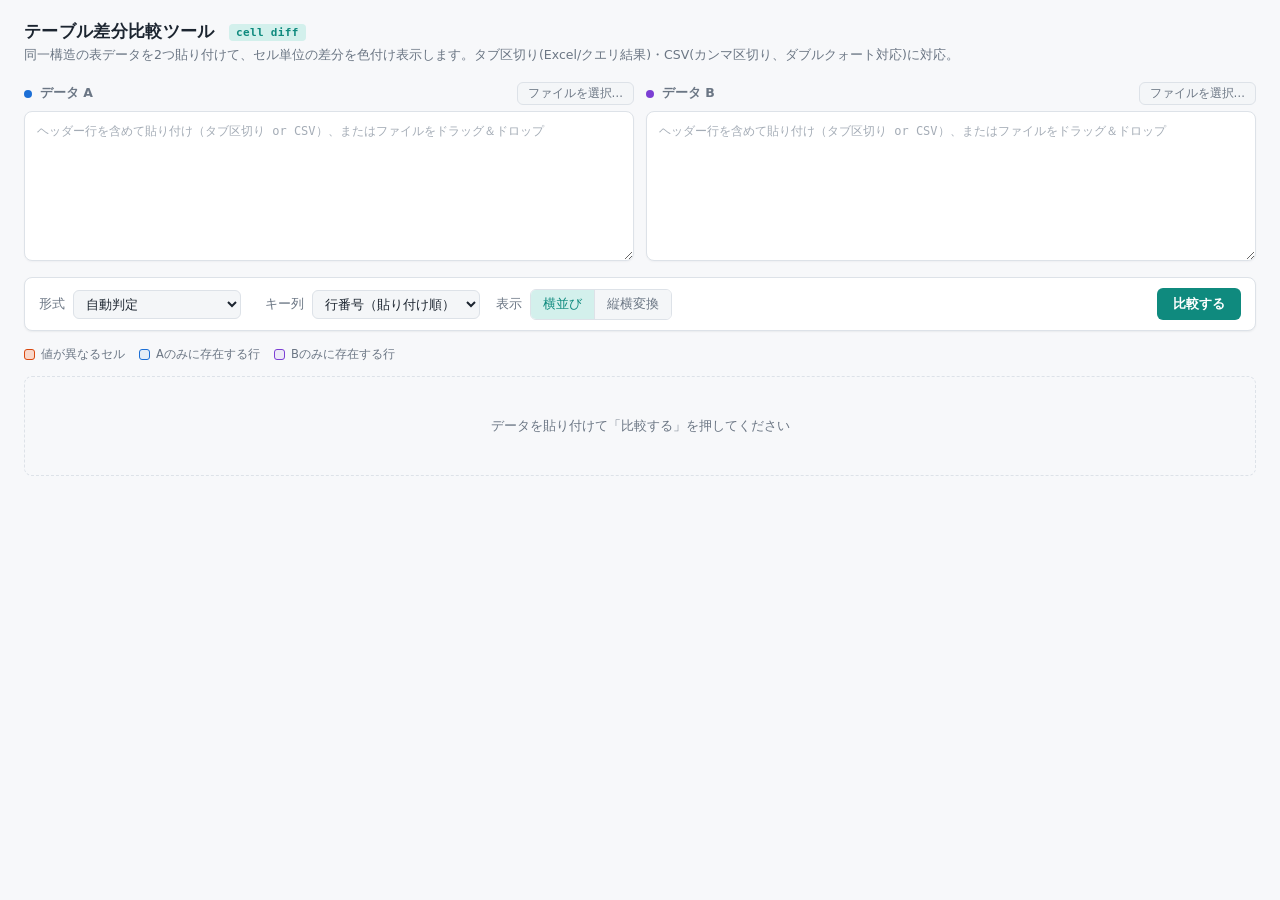
==== table-diff.html @ 55e6f637 "新規作成" ====
<!DOCTYPE html>
<html lang="ja">
<head>
<meta charset="UTF-8">
<meta name="viewport" content="width=device-width, initial-scale=1.0">
<title data-i18n="title">テーブル差分比較ツール</title>
<style>
  :root{
    --bg: #ffffff;
    --panel: #ffffff;
    --panel-2: #f4f6f8;
    --border: #dde2e8;
    --text: #1c2530;
    --text-dim: #6b7684;
    --accent: #0f8a7e;
    --accent-dim: #d3f0ec;
    --diff: #d9480f;
    --diff-bg: rgba(255,138,92,0.14);
    --diff-bg-strong: rgba(255,138,92,0.30);
    --onlyA: #1c6fd6;
    --onlyA-bg: rgba(28,111,214,0.08);
    --onlyB: #7c3fd4;
    --onlyB-bg: rgba(124,63,212,0.08);
    --mono: "JetBrains Mono","Consolas","SFMono-Regular",Menlo,monospace;
    --sans: "Segoe UI",system-ui,-apple-system,"Hiragino Kaku Gothic ProN",Meiryo,sans-serif;
  }
  *{box-sizing:border-box;}
  html,body{margin:0;padding:0;background:#f7f8fa;color:var(--text);font-family:var(--sans);}
  body{padding:20px 24px 60px;}
  .shadowed{box-shadow:0 1px 2px rgba(20,30,40,0.06), 0 1px 0 rgba(20,30,40,0.03);}
  h1{font-size:17px;font-weight:600;letter-spacing:.02em;margin:0 0 4px;color:var(--text);}
  h1 .tag{font-family:var(--mono);font-size:11px;color:var(--accent);background:var(--accent-dim);padding:2px 7px;border-radius:4px;margin-left:8px;vertical-align:middle;}
  p.sub{margin:0 0 18px;color:var(--text-dim);font-size:12.5px;}

  .inputs{display:grid;grid-template-columns:1fr 1fr;gap:12px;margin-bottom:12px;}
  @media (max-width: 860px){ .inputs{grid-template-columns:1fr;} }
  .col label{display:flex;align-items:center;gap:8px;font-size:12.5px;font-weight:600;color:var(--text-dim);margin-bottom:6px;}
  .col label .dot{width:8px;height:8px;border-radius:50%;}
  .colA .dot{background:var(--onlyA);}
  .colB .dot{background:var(--onlyB);}
  .col label .filename{font-weight:400;color:var(--text-dim);font-family:var(--mono);font-size:11px;margin-left:2px;}
  .filebtn{
    margin-left:auto;background:var(--panel-2);color:var(--text-dim);border:1px solid var(--border);
    border-radius:6px;padding:3px 10px;font-size:11.5px;cursor:pointer;font-family:var(--sans);
  }
  .filebtn:hover{border-color:var(--accent);color:var(--accent);}
  .dropzone{position:relative;}
  .dropzone.dragover textarea{border-color:var(--accent);background:var(--accent-dim);}
  textarea{box-shadow:0 1px 2px rgba(20,30,40,0.04);
    width:100%;height:150px;resize:vertical;
    background:var(--panel);color:var(--text);
    border:1px solid var(--border);border-radius:8px;
    font-family:var(--mono);font-size:12px;line-height:1.5;
    padding:10px 12px;outline:none;
  }
  textarea:focus{border-color:var(--accent);}
  textarea::placeholder{color:#a4acb6;}

  .toolbar{box-shadow:0 1px 2px rgba(20,30,40,0.06);
    display:flex;flex-wrap:wrap;align-items:center;gap:16px;
    background:var(--panel);border:1px solid var(--border);border-radius:8px;
    padding:10px 14px;margin-bottom:16px;
  }
  .field{display:flex;align-items:center;gap:8px;font-size:12.5px;color:var(--text-dim);}
  select{
    background:var(--panel-2);color:var(--text);border:1px solid var(--border);
    border-radius:6px;padding:5px 8px;font-size:12.5px;font-family:var(--sans);outline:none;
  }
  .seg{display:flex;border:1px solid var(--border);border-radius:6px;overflow:hidden;}
  .seg button{
    background:var(--panel-2);color:var(--text-dim);border:none;padding:6px 12px;
    font-size:12.5px;cursor:pointer;font-family:var(--sans);
  }
  .seg button.active{background:var(--accent-dim);color:var(--accent);}
  .seg button:not(:last-child){border-right:1px solid var(--border);}

  .btn{
    background:var(--accent);color:#ffffff;border:none;border-radius:6px;
    padding:7px 16px;font-size:13px;font-weight:600;cursor:pointer;
    margin-left:auto;
  }
  .btn:hover{filter:brightness(1.08);}
  .btn:active{filter:brightness(0.95);}

  .formathint{font-family:var(--mono);font-size:11px;color:var(--text-dim);}

  .legend{display:flex;gap:14px;flex-wrap:wrap;font-size:11.5px;color:var(--text-dim);margin-bottom:14px;}
  .legend span{display:inline-flex;align-items:center;gap:6px;}
  .legend i{width:11px;height:11px;border-radius:3px;display:inline-block;}
  .legend i.diff{background:var(--diff-bg-strong);border:1px solid var(--diff);}
  .legend i.onlyA{background:var(--onlyA-bg);border:1px solid var(--onlyA);}
  .legend i.onlyB{background:var(--onlyB-bg);border:1px solid var(--onlyB);}

  .summary{box-shadow:0 1px 2px rgba(20,30,40,0.06);
    display:flex;gap:22px;flex-wrap:wrap;background:var(--panel);
    border:1px solid var(--border);border-radius:8px;padding:10px 16px;margin-bottom:18px;
    font-family:var(--mono);font-size:12px;
  }
  .summary b{color:var(--text);font-size:15px;display:block;font-family:var(--sans);}
  .summary .item{color:var(--text-dim);}
  .summary .diff-num{color:var(--diff);}
  .summary .onlyA-num{color:var(--onlyA);}
  .summary .onlyB-num{color:var(--onlyB);}

  .empty{color:var(--text-dim);font-size:13px;padding:40px 0;text-align:center;border:1px dashed var(--border);border-radius:8px;}

  /* side-by-side view */
  .sbs-wrap{display:flex;gap:14px;align-items:flex-start;}
  .sbs-col{flex:1;min-width:0;background:var(--panel);border:1px solid var(--border);border-radius:8px;overflow:hidden;box-shadow:0 1px 2px rgba(20,30,40,0.06);}
  .sbs-col h3{
    margin:0;padding:8px 12px;font-size:12px;font-weight:700;letter-spacing:.03em;
    background:var(--panel-2);border-bottom:1px solid var(--border);
  }
  .sbs-col.a h3{color:var(--onlyA);} .sbs-col.b h3{color:var(--onlyB);}
  .tbl-scroll{overflow:auto;max-height:70vh;}
  table.data{border-collapse:collapse;width:100%;font-family:var(--mono);font-size:11.5px;white-space:nowrap;}
  table.data th, table.data td{padding:5px 10px;border-bottom:1px solid var(--border);text-align:left;}
  table.data thead th{
    position:sticky;top:0;background:var(--panel-2);color:var(--text-dim);
    font-family:var(--sans);font-size:11px;font-weight:600;z-index:1;
  }
  table.data td.key{color:var(--accent);font-weight:600;}
  table.data td.diffcell{background:var(--diff-bg-strong);color:var(--diff);}
  table.data tr.row-onlyA{background:var(--onlyA-bg);}
  table.data tr.row-onlyB{background:var(--onlyB-bg);}
  table.data tr.row-missing td{color:#a4acb6;font-style:italic;}

  /* transposed view */
  .rec{background:var(--panel);border:1px solid var(--border);border-radius:8px;margin-bottom:10px;overflow:hidden;box-shadow:0 1px 2px rgba(20,30,40,0.06);}
  .rec > summary{
    list-style:none;cursor:pointer;padding:9px 14px;display:flex;align-items:center;gap:10px;
    background:var(--panel-2);font-size:12.5px;
  }
  .rec > summary::-webkit-details-marker{display:none;}
  .rec > summary .chev{color:var(--text-dim);font-size:10px;transition:transform .12s;}
  .rec[open] > summary .chev{transform:rotate(90deg);}
  .rec .keylabel{font-family:var(--mono);color:var(--accent);font-weight:600;}
  .badge{font-size:10.5px;padding:2px 8px;border-radius:999px;font-weight:700;letter-spacing:.02em;}
  .badge.match{background:rgba(79,209,197,0.15);color:var(--accent);}
  .badge.diff{background:var(--diff-bg-strong);color:var(--diff);}
  .badge.onlyA{background:var(--onlyA-bg);color:var(--onlyA);}
  .badge.onlyB{background:var(--onlyB-bg);color:var(--onlyB);}
  .rec .cnt{margin-left:auto;color:var(--text-dim);font-family:var(--mono);font-size:11px;}
  table.trans{border-collapse:collapse;width:100%;font-size:12px;}
  table.trans th, table.trans td{padding:6px 12px;border-bottom:1px solid var(--border);text-align:left;vertical-align:top;}
  table.trans th{width:150px;color:var(--text-dim);font-weight:600;font-size:11.5px;background:var(--panel-2);}
  table.trans td{font-family:var(--mono);font-size:12px;word-break:break-all;}
  table.trans td.va, table.trans td.vb{width:calc(50% - 75px);}
  table.trans tr.diffrow td.va, table.trans tr.diffrow td.vb{background:var(--diff-bg);color:var(--diff);}
  table.trans td.missing{color:#a4acb6;font-style:italic;}
</style>
</head>
<body>

  <h1><span data-i18n="title">テーブル差分比較ツール</span> <span class="tag">cell diff</span></h1>
  <p class="sub" data-i18n="subtitle">同一構造の表データを2つ貼り付けて、セル単位の差分を色付け表示します。タブ区切り(Excel/クエリ結果)・CSV(カンマ区切り、ダブルクォート対応)に対応。</p>

  <div class="inputs">
    <div class="col colA">
      <label>
        <span class="dot"></span>データ A
        <span class="filename" id="filenameA"></span>
        <button type="button" class="filebtn" id="fileBtnA" data-i18n="selectFile">ファイルを選択…</button>
        <input type="file" id="fileInputA" accept=".csv,.tsv,.txt" style="display:none">
      </label>
      <div class="dropzone" id="dropzoneA">
        <textarea id="inputA" data-i18n-placeholder="inputPlaceholder" placeholder="ヘッダー行を含めて貼り付け（タブ区切り or CSV）、またはファイルをドラッグ＆ドロップ"></textarea>
      </div>
    </div>
    <div class="col colB">
      <label>
        <span class="dot"></span>データ B
        <span class="filename" id="filenameB"></span>
        <button type="button" class="filebtn" id="fileBtnB" data-i18n="selectFile">ファイルを選択…</button>
        <input type="file" id="fileInputB" accept=".csv,.tsv,.txt" style="display:none">
      </label>
      <div class="dropzone" id="dropzoneB">
        <textarea id="inputB" data-i18n-placeholder="inputPlaceholder" placeholder="ヘッダー行を含めて貼り付け（タブ区切り or CSV）、またはファイルをドラッグ＆ドロップ"></textarea>
      </div>
    </div>
  </div>

  <div class="toolbar">
    <div class="field">
      <span data-i18n="format">形式</span>
      <select id="formatSelect">
        <option value="auto" data-i18n="formatAuto">自動判定</option>
        <option value="tsv" data-i18n="formatTsv">タブ区切り</option>
        <option value="csv" data-i18n="formatCsv">CSV（カンマ区切り）</option>
      </select>
      <span class="formathint" id="formatHint"></span>
    </div>
    <div class="field">
      <span data-i18n="keyColumn">キー列</span>
      <select id="keySelect"><option value="" data-i18n="rowOrder">行番号（貼り付け順）</option></select>
    </div>
    <div class="field">
      <span data-i18n="view">表示</span>
      <div class="seg" id="viewSeg">
        <button data-view="sbs" class="active" data-i18n="sideBySide">横並び</button>
        <button data-view="trans" data-i18n="transposed">縦横変換</button>
      </div>
    </div>
    <button class="btn" id="compareBtn" data-i18n="compare">比較する</button>
  </div>

  <div class="legend">
    <span><i class="diff"></i><span data-i18n="legendDiff">値が異なるセル</span></span>
    <span><i class="onlyA"></i><span data-i18n="legendOnlyA">Aのみに存在する行</span></span>
    <span><i class="onlyB"></i><span data-i18n="legendOnlyB">Bのみに存在する行</span></span>
  </div>

  <div id="summary"></div>
  <div id="result"><div class="empty" data-i18n="empty">データを貼り付けて「比較する」を押してください</div></div>

<script>

const TABLE_DIFF_I18N = {
  ja: {
    title: "テーブル差分比較ツール",
    subtitle: "同一構造の表データを2つ貼り付けて、セル単位の差分を色付け表示します。タブ区切り(Excel/クエリ結果)・CSV(カンマ区切り、ダブルクォート対応)に対応。",
    dataA: "データ A",
    dataB: "データ B",
    selectFile: "ファイルを選択…",
    inputPlaceholder: "ヘッダー行を含めて貼り付け（タブ区切り or CSV）、またはファイルをドラッグ＆ドロップ",
    format: "形式",
    formatAuto: "自動判定",
    formatTsv: "タブ区切り",
    formatCsv: "CSV（カンマ区切り）",
    keyColumn: "キー列",
    rowOrder: "行番号（貼り付け順）",
    view: "表示",
    sideBySide: "横並び",
    transposed: "縦横変換",
    compare: "比較する",
    legendDiff: "値が異なるセル",
    legendOnlyA: "Aのみに存在する行",
    legendOnlyB: "Bのみに存在する行",
    empty: "データを貼り付けて「比較する」を押してください",
    fileTooLarge: "ファイルサイズが大きすぎます（20MB以下にしてください）: ",
    fileReadError: "ファイルの読み込みに失敗しました: ",
    parseTsv: "タブ区切りとして解析",
    parseCsv: "CSVとして解析",
    parsePlain: "空白区切りとして解析",
    bothDataRequired: "A・B両方にデータを貼り付けてください",
    compareRows: "比較行数",
    allMatch: "完全一致",
    diffRows: "差分あり行",
    diffCells: "差分セル数",
    onlyA: "Aのみ",
    onlyB: "Bのみ",
    match: "一致",
    diff: "差分あり",
    statusOnlyA: "Aのみ",
    statusOnlyB: "Bのみ",
    missing: "（存在しません）",
    cellDiffCount: "{n} 件のセル差分"
  },
  en: {
    title: "Table Diff Tool",
    subtitle: "Paste two tables with the same structure to highlight cell-level differences. Supports tab-separated data (Excel/query results) and CSV with quoted fields.",
    dataA: "Data A",
    dataB: "Data B",
    selectFile: "Select File…",
    inputPlaceholder: "Paste including the header row (tab-separated or CSV), or drag & drop a file",
    format: "Format",
    formatAuto: "Auto detect",
    formatTsv: "Tab-separated",
    formatCsv: "CSV (comma-separated)",
    keyColumn: "Key column",
    rowOrder: "Row number (paste order)",
    view: "View",
    sideBySide: "Side by side",
    transposed: "Transposed",
    compare: "Compare",
    legendDiff: "Cells with different values",
    legendOnlyA: "Rows only in A",
    legendOnlyB: "Rows only in B",
    empty: "Paste data and click “Compare”.",
    fileTooLarge: "File is too large (20 MB or less): ",
    fileReadError: "Failed to read file: ",
    parseTsv: "Parsed as tab-separated",
    parseCsv: "Parsed as CSV",
    parsePlain: "Parsed as whitespace-separated",
    bothDataRequired: "Please paste data into both A and B.",
    compareRows: "Rows compared",
    allMatch: "Exact matches",
    diffRows: "Rows with differences",
    diffCells: "Different cells",
    onlyA: "A only",
    onlyB: "B only",
    match: "Match",
    diff: "Different",
    statusOnlyA: "A only",
    statusOnlyB: "B only",
    missing: "(Not present)",
    cellDiffCount: "{n} cell difference(s)"
  }
};

let tableDiffLang = new URLSearchParams(location.search).get("lang") === "en" ? "en" : "ja";
const t = key => TABLE_DIFF_I18N[tableDiffLang][key] ?? key;

function applyTableDiffLanguage() {
  document.documentElement.lang = tableDiffLang;
  const d = TABLE_DIFF_I18N[tableDiffLang];

  document.querySelectorAll("[data-i18n]").forEach(el => {
    const key = el.dataset.i18n;
    if (d[key] !== undefined) el.textContent = d[key];
  });

  document.querySelectorAll("[data-i18n-placeholder]").forEach(el => {
    const key = el.dataset.i18nPlaceholder;
    if (d[key] !== undefined) el.placeholder = d[key];
  });

  if (state.compare) {
    renderSummary({
      diffCells: state.compare.records.reduce((n, r) => n + r.diffFlags.filter(Boolean).length, 0),
      onlyACount: state.compare.records.filter(r => r.status === "onlyA").length,
      onlyBCount: state.compare.records.filter(r => r.status === "onlyB").length,
      matchRows: state.compare.records.filter(r => r.status === "match").length,
      diffRows: state.compare.records.filter(r => r.status === "diff").length,
      total: state.compare.records.length
    });
    render();
  }
}

window.addEventListener("message", event => {
  if (!event.data || event.data.type !== "app-language") return;
  if (event.data.lang !== "ja" && event.data.lang !== "en") return;
  tableDiffLang = event.data.lang;
  applyTableDiffLanguage();
});


(function(){
  const $ = id => document.getElementById(id);
  const inputA = $('inputA'), inputB = $('inputB');
  const keySelect = $('keySelect');
  const formatSelect = $('formatSelect');
  const formatHint = $('formatHint');
  const viewSeg = $('viewSeg');
  const summaryEl = $('summary');
  const resultEl = $('result');

  let state = { a:null, b:null, headers:[], compare:null, view:'sbs' };

  // ---- ファイル読み込み（選択 / ドラッグ&ドロップ） ----
  const MAX_FILE_SIZE = 20 * 1024 * 1024; // 20MB

  function extToFormat(name){
    const ext = (name.split('.').pop() || '').toLowerCase();
    if(ext === 'csv') return 'csv';
    if(ext === 'tsv') return 'tsv';
    return null;
  }

  function loadFileInto(file, textarea, filenameEl){
    if(!file) return;
    if(file.size > MAX_FILE_SIZE){
      alert(t('fileTooLarge') + file.name);
      return;
    }
    const reader = new FileReader();
    reader.onload = () => {
      textarea.value = reader.result;
      filenameEl.textContent = file.name;
      const fmt = extToFormat(file.name);
      if(fmt) formatSelect.value = fmt;
      state.headersSig = null;
    };
    reader.onerror = () => {
      alert(t('fileReadError') + file.name);
    };
    reader.readAsText(file, 'UTF-8');
  }

  function setupFileInput(btnId, inputId, dropId, textarea, filenameEl){
    const btn = $(btnId), fileInput = $(inputId), dropzone = $(dropId);
    btn.addEventListener('click', () => fileInput.click());
    fileInput.addEventListener('change', () => {
      if(fileInput.files && fileInput.files[0]) loadFileInto(fileInput.files[0], textarea, filenameEl);
      fileInput.value = '';
    });
    ['dragenter','dragover'].forEach(evt=>{
      dropzone.addEventListener(evt, e=>{ e.preventDefault(); e.stopPropagation(); dropzone.classList.add('dragover'); });
    });
    ['dragleave','drop'].forEach(evt=>{
      dropzone.addEventListener(evt, e=>{ e.preventDefault(); e.stopPropagation(); dropzone.classList.remove('dragover'); });
    });
    dropzone.addEventListener('drop', e=>{
      const file = e.dataTransfer.files && e.dataTransfer.files[0];
      if(file) loadFileInto(file, textarea, filenameEl);
    });
  }

  // ---- 区切り文字の自動判定 ----
  function detectDelimiter(text){
    const firstLine = text.split('\n')[0] || '';
    if(firstLine.includes('\t')) return 'tsv';
    if(firstLine.includes(',')) return 'csv';
    return 'plain';
  }

  // ---- CSV/TSV パーサー（ダブルクォート囲み・""エスケープ・引用内の改行に対応） ----
  function parseDelimited(text, delimiter){
    const rows = [];
    let row = [];
    let field = '';
    let inQuotes = false;
    let i = 0;
    const len = text.length;
    while(i < len){
      const c = text[i];
      if(inQuotes){
        if(c === '"'){
          if(text[i+1] === '"'){ field += '"'; i += 2; continue; }
          inQuotes = false; i++; continue;
        }
        field += c; i++; continue;
      } else {
        if(c === '"' && field === ''){ inQuotes = true; i++; continue; }
        if(c === delimiter){ row.push(field); field=''; i++; continue; }
        if(c === '\n'){ row.push(field); rows.push(row); row=[]; field=''; i++; continue; }
        if(c === '\r'){ i++; continue; }
        field += c; i++; continue;
      }
    }
    if(field.length > 0 || row.length > 0){ row.push(field); rows.push(row); }
    return rows.map(r => r.map(s => s.trim()));
  }

  function parsePlain(text){
    return text.split('\n')
      .filter(l => l.trim().length>0)
      .map(l => l.split(/\s{2,}/).map(s=>s.trim()));
  }

  function parseTable(text){
    const normalized = text.replace(/\r\n/g,'\n');
    if(normalized.trim().length === 0) return {headers:[], rows:[], detected:null};

    const mode = formatSelect.value === 'auto' ? detectDelimiter(normalized) : formatSelect.value;

    let rows;
    if(mode === 'tsv') rows = parseDelimited(normalized, '\t');
    else if(mode === 'csv') rows = parseDelimited(normalized, ',');
    else rows = parsePlain(normalized);

    rows = rows.filter(r => r.some(c => c.trim().length>0));
    if(rows.length === 0) return {headers:[], rows:[], detected:mode};

    const rawHeaders = rows[0].map(s=>s.trim());
    const dataRows = rows.slice(1).map(cells=>{
      while(cells.length < rawHeaders.length) cells.push('');
      return cells;
    });
    return {headers: rawHeaders, rows: dataRows, detected: mode};
  }

  function labelFor(mode){
    if(mode==='tsv') return t('parseTsv');
    if(mode==='csv') return t('parseCsv');
    if(mode==='plain') return t('parsePlain');
    return '';
  }

  function unionHeaders(hA, hB){
    const combined = [...hA];
    hB.forEach(h=>{ if(!combined.includes(h)) combined.push(h); });
    return combined;
  }

  function buildKeyOptions(headers){
    const prevValue = keySelect.value;
    keySelect.innerHTML = '<option value="" data-i18n="rowOrder">行番号（貼り付け順）</option>';
    headers.forEach(h=>{
      const opt = document.createElement('option');
      opt.value = h; opt.textContent = h;
      keySelect.appendChild(opt);
    });
    if(state.userSetKey){
      // ユーザーが一度でも手動で選んだ値は常に維持する（値が消えた場合のみ行番号に戻す）
      keySelect.value = headers.includes(prevValue) ? prevValue : '';
    } else {
      const idCol = headers.find(h => h.toLowerCase() === 'id');
      if(idCol) keySelect.value = idCol;
    }
  }

  function runCompare(){
    const a = parseTable(inputA.value);
    const b = parseTable(inputB.value);
    if(a.headers.length===0 || b.headers.length===0){
      resultEl.innerHTML = '<div class="empty">' + esc(t('bothDataRequired')) + '</div>';
      summaryEl.innerHTML = '';
      formatHint.textContent = '';
      return;
    }
    const hints = [a.detected, b.detected].filter(Boolean);
    formatHint.textContent = hints.length ? `(${labelFor(hints[0])})` : '';

    const headers = unionHeaders(a.headers, b.headers);
    const sig = headers.join('|');
    if(state.headersSig !== sig){
      buildKeyOptions(headers);
      state.headersSig = sig;
    }
    state.a = a; state.b = b; state.headers = headers;
    compareNow();
  }

  function compareNow(){
    const {a,b,headers} = state;
    if(!a) return;
    const idxA = headers.map(h => a.headers.indexOf(h));
    const idxB = headers.map(h => b.headers.indexOf(h));
    const keyField = keySelect.value;
    const keyIdx = keyField ? headers.indexOf(keyField) : -1;

    function keyOf(row, idxArr, rowNum){
      if(keyIdx === -1) return '__row'+rowNum;
      const srcIdx = idxArr[keyIdx];
      return srcIdx === -1 ? '__row'+rowNum : row[srcIdx];
    }

    const mapA = new Map(), orderA = [];
    a.rows.forEach((row,i)=>{ const k = keyOf(row, idxA, i); if(!mapA.has(k)){ mapA.set(k,row); orderA.push(k);} });
    const mapB = new Map(), orderB = [];
    b.rows.forEach((row,i)=>{ const k = keyOf(row, idxB, i); if(!mapB.has(k)){ mapB.set(k,row); orderB.push(k);} });

    const seen = new Set();
    const keys = [];
    orderA.forEach(k=>{ if(!seen.has(k)){ keys.push(k); seen.add(k);} });
    orderB.forEach(k=>{ if(!seen.has(k)){ keys.push(k); seen.add(k);} });

    let diffCells=0, onlyACount=0, onlyBCount=0, matchRows=0, diffRows=0;
    const records = keys.map(k=>{
      const rowA = mapA.get(k), rowB = mapB.get(k);
      let status, diffFlags = headers.map(()=>false);
      if(rowA && rowB){
        let rowHasDiff=false;
        headers.forEach((h,ci)=>{
          const va = idxA[ci]===-1 ? undefined : (rowA[idxA[ci]] ?? '');
          const vb = idxB[ci]===-1 ? undefined : (rowB[idxB[ci]] ?? '');
          if(va !== vb){ diffFlags[ci]=true; diffCells++; rowHasDiff=true; }
        });
        status = rowHasDiff ? 'diff' : 'match';
        rowHasDiff ? diffRows++ : matchRows++;
      } else if(rowA){ status='onlyA'; onlyACount++; }
      else { status='onlyB'; onlyBCount++; }
      return { key:k, rowA, rowB, status, diffFlags };
    });

    state.compare = { headers, idxA, idxB, records, keyIdx, keyField };
    renderSummary({diffCells, onlyACount, onlyBCount, matchRows, diffRows, total:keys.length});
    render();
  }

  function renderSummary(s){
    summaryEl.innerHTML = `
      <div class="summary">
        <div class="item"><b>${s.total}</b>${t("compareRows")}</div>
        <div class="item"><b>${s.matchRows}</b>${t("allMatch")}</div>
        <div class="item"><b class="diff-num">${s.diffRows}</b>${t("diffRows")}</div>
        <div class="item"><b class="diff-num">${s.diffCells}</b>${t("diffCells")}</div>
        <div class="item"><b class="onlyA-num">${s.onlyACount}</b>${t("onlyA")}</div>
        <div class="item"><b class="onlyB-num">${s.onlyBCount}</b>${t("onlyB")}</div>
      </div>`;
  }

  function esc(s){
    return String(s ?? '').replace(/[&<>"']/g, c => ({'&':'&amp;','<':'&lt;','>':'&gt;','"':'&quot;',"'":'&#39;'}[c]));
  }

  function render(){
    if(!state.compare) return;
    resultEl.innerHTML = state.view === 'sbs' ? renderSideBySide() : renderTransposed();
  }

  function renderSideBySide(){
    const {headers, records} = state.compare;
    const theadHtml = `<tr>${headers.map(h=>`<th>${esc(h)}</th>`).join('')}</tr>`;

    function buildRows(which){
      return records.map(r=>{
        const row = which==='a' ? r.rowA : r.rowB;
        const idxArr = which==='a' ? state.compare.idxA : state.compare.idxB;
        const missing = (which==='a' && r.status==='onlyB') || (which==='b' && r.status==='onlyA');
        let rowClass = '';
        if(r.status==='onlyA') rowClass = which==='a' ? 'row-onlyA' : 'row-missing';
        if(r.status==='onlyB') rowClass = which==='b' ? 'row-onlyB' : 'row-missing';
        if(missing){
          return `<tr class="${rowClass}">${headers.map((h,ci)=> ci===state.compare.keyIdx ? `<td class="key">—</td>` : `<td>—</td>`).join('')}</tr>`;
        }
        return `<tr class="${rowClass}">${headers.map((h,ci)=>{
          const srcIdx = idxArr[ci];
          const val = srcIdx===-1 ? '' : (row[srcIdx] ?? '');
          const isDiff = r.status==='diff' && r.diffFlags[ci];
          const cls = [ci===state.compare.keyIdx ? 'key':'', isDiff ? 'diffcell':''].filter(Boolean).join(' ');
          return `<td class="${cls}">${esc(val)}</td>`;
        }).join('')}</tr>`;
      }).join('');
    }

    return `
      <div class="sbs-wrap">
        <div class="sbs-col a">
          <h3>${t("dataA")}</h3>
          <div class="tbl-scroll"><table class="data"><thead>${theadHtml}</thead><tbody>${buildRows('a')}</tbody></table></div>
        </div>
        <div class="sbs-col b">
          <h3>${t("dataB")}</h3>
          <div class="tbl-scroll"><table class="data"><thead>${theadHtml}</thead><tbody>${buildRows('b')}</tbody></table></div>
        </div>
      </div>`;
  }

  function renderTransposed(){
    const {headers, records, idxA, idxB, keyField} = state.compare;
    const badgeMap = { match:[t('match'),'match'], diff:[t('diff'),'diff'], onlyA:[t('statusOnlyA'),'onlyA'], onlyB:[t('statusOnlyB'),'onlyB'] };

    return records.map((r,ri)=>{
      const [label, cls] = badgeMap[r.status];
      const keyDisplay = keyField ? `${esc(keyField)} = ${esc(r.key)}` : `#${ri+1}`;
      const diffCount = r.diffFlags.filter(Boolean).length;
      const rows = headers.map((h,ci)=>{
        const va = r.rowA ? (idxA[ci]===-1 ? undefined : (r.rowA[idxA[ci]] ?? '')) : undefined;
        const vb = r.rowB ? (idxB[ci]===-1 ? undefined : (r.rowB[idxB[ci]] ?? '')) : undefined;
        const rowIsDiff = r.status==='diff' && r.diffFlags[ci];
        const vaHtml = va===undefined ? '<span class="missing">' + esc(t('missing')) + '</span>' : esc(va);
        const vbHtml = vb===undefined ? '<span class="missing">' + esc(t('missing')) + '</span>' : esc(vb);
        return `<tr class="${rowIsDiff?'diffrow':''}"><th>${esc(h)}</th><td class="va">${vaHtml}</td><td class="vb">${vbHtml}</td></tr>`;
      }).join('');
      const openAttr = (r.status !== 'match') ? 'open' : '';
      return `
        <details class="rec" ${openAttr}>
          <summary>
            <span class="chev">▶</span>
            <span class="keylabel">${keyDisplay}</span>
            <span class="badge ${cls}">${label}</span>
            <span class="cnt">${r.status==='diff' ? t('cellDiffCount').replace('{n}', diffCount) : ''}</span>
          </summary>
          <table class="trans">
            <tr><th></th><th style="font-family:var(--sans);width:calc(50% - 75px);color:var(--onlyA)">${t("dataA")}</th><th style="font-family:var(--sans);width:calc(50% - 75px);color:var(--onlyB)">${t("dataB")}</th></tr>
            ${rows}
          </table>
        </details>`;
    }).join('');
  }

  viewSeg.addEventListener('click', e=>{
    const btn = e.target.closest('button');
    if(!btn) return;
    [...viewSeg.children].forEach(b=>b.classList.remove('active'));
    btn.classList.add('active');
    state.view = btn.dataset.view;
    render();
  });

  keySelect.addEventListener('change', ()=>{ state.userSetKey = true; if(state.a) compareNow(); });
  formatSelect.addEventListener('change', ()=>{ state.headersSig = null; });
  $('compareBtn').addEventListener('click', runCompare);

  const filenameA = $('filenameA'), filenameB = $('filenameB');
  setupFileInput('fileBtnA', 'fileInputA', 'dropzoneA', inputA, filenameA);
  setupFileInput('fileBtnB', 'fileInputB', 'dropzoneB', inputB, filenameB);
  inputA.addEventListener('input', ()=>{ filenameA.textContent=''; });
  inputB.addEventListener('input', ()=>{ filenameB.textContent=''; });
  applyTableDiffLanguage();
})();
</script>
</body>
</html>
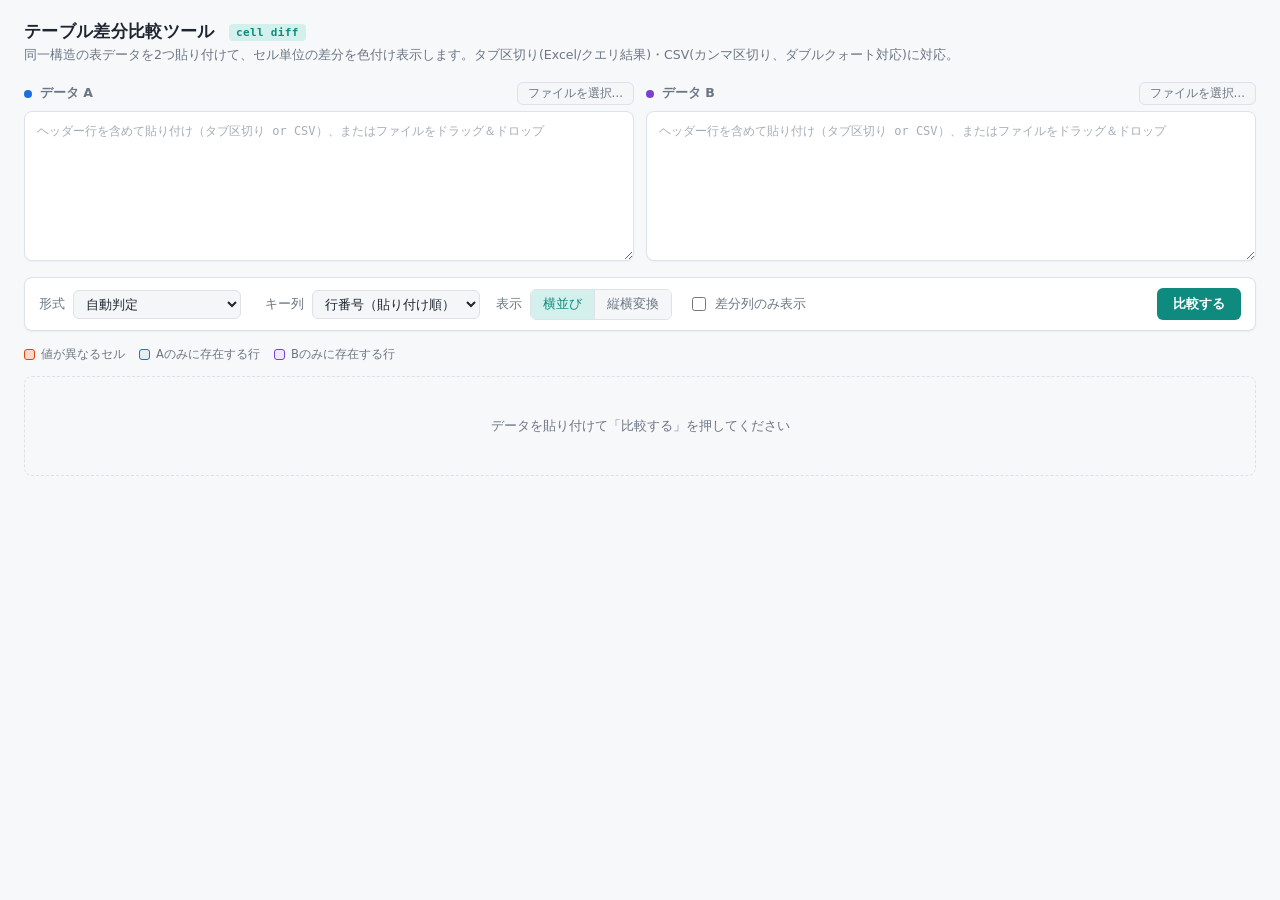
==== commit c6dbb33a: "差分列のみ表示する機能を追加" ====
--- a/table-diff.html
+++ b/table-diff.html
@@ -74,6 +74,9 @@
   .seg button.active{background:var(--accent-dim);color:var(--accent);}
   .seg button:not(:last-child){border-right:1px solid var(--border);}
 
+  .toggle-field label{display:flex;align-items:center;gap:6px;cursor:pointer;user-select:none;}
+  .toggle-field input[type="checkbox"]{width:14px;height:14px;accent-color:var(--accent);cursor:pointer;}
+
   .btn{
     background:var(--accent);color:#ffffff;border:none;border-radius:6px;
     padding:7px 16px;font-size:13px;font-weight:600;cursor:pointer;
@@ -201,6 +204,12 @@
         <button data-view="trans" data-i18n="transposed">縦横変換</button>
       </div>
     </div>
+    <div class="field toggle-field">
+      <label id="diffOnlyLabel">
+        <input type="checkbox" id="diffOnlyToggle">
+        <span data-i18n="diffOnly">差分列のみ表示</span>
+      </label>
+    </div>
     <button class="btn" id="compareBtn" data-i18n="compare">比較する</button>
   </div>
 
@@ -232,6 +241,7 @@
     view: "表示",
     sideBySide: "横並び",
     transposed: "縦横変換",
+    diffOnly: "差分列のみ表示",
     compare: "比較する",
     legendDiff: "値が異なるセル",
     legendOnlyA: "Aのみに存在する行",
@@ -254,7 +264,8 @@
     statusOnlyA: "Aのみ",
     statusOnlyB: "Bのみ",
     missing: "（存在しません）",
-    cellDiffCount: "{n} 件のセル差分"
+    cellDiffCount: "{n} 件のセル差分",
+    noDiffCols: "差分のある列はありません"
   },
   en: {
     title: "Table Diff Tool",
@@ -272,6 +283,7 @@
     view: "View",
     sideBySide: "Side by side",
     transposed: "Transposed",
+    diffOnly: "Diff columns only",
     compare: "Compare",
     legendDiff: "Cells with different values",
     legendOnlyA: "Rows only in A",
@@ -294,7 +306,8 @@
     statusOnlyA: "A only",
     statusOnlyB: "B only",
     missing: "(Not present)",
-    cellDiffCount: "{n} cell difference(s)"
+    cellDiffCount: "{n} cell difference(s)",
+    noDiffCols: "No differing columns"
   }
 };
 
@@ -343,10 +356,11 @@
   const formatSelect = $('formatSelect');
   const formatHint = $('formatHint');
   const viewSeg = $('viewSeg');
+  const diffOnlyToggle = $('diffOnlyToggle');
   const summaryEl = $('summary');
   const resultEl = $('result');
 
-  let state = { a:null, b:null, headers:[], compare:null, view:'sbs' };
+  let state = { a:null, b:null, headers:[], compare:null, view:'sbs', diffOnly:false };
 
   // ---- ファイル読み込み（選択 / ドラッグ&ドロップ） ----
   const MAX_FILE_SIZE = 20 * 1024 * 1024; // 20MB
@@ -538,6 +552,7 @@
     orderB.forEach(k=>{ if(!seen.has(k)){ keys.push(k); seen.add(k);} });
 
     let diffCells=0, onlyACount=0, onlyBCount=0, matchRows=0, diffRows=0;
+    const diffColSet = new Set();
     const records = keys.map(k=>{
       const rowA = mapA.get(k), rowB = mapB.get(k);
       let status, diffFlags = headers.map(()=>false);
@@ -546,7 +561,7 @@
         headers.forEach((h,ci)=>{
           const va = idxA[ci]===-1 ? undefined : (rowA[idxA[ci]] ?? '');
           const vb = idxB[ci]===-1 ? undefined : (rowB[idxB[ci]] ?? '');
-          if(va !== vb){ diffFlags[ci]=true; diffCells++; rowHasDiff=true; }
+          if(va !== vb){ diffFlags[ci]=true; diffCells++; rowHasDiff=true; diffColSet.add(ci); }
         });
         status = rowHasDiff ? 'diff' : 'match';
         rowHasDiff ? diffRows++ : matchRows++;
@@ -555,7 +570,7 @@
       return { key:k, rowA, rowB, status, diffFlags };
     });
 
-    state.compare = { headers, idxA, idxB, records, keyIdx, keyField };
+    state.compare = { headers, idxA, idxB, records, keyIdx, keyField, diffColSet };
     renderSummary({diffCells, onlyACount, onlyBCount, matchRows, diffRows, total:keys.length});
     render();
   }
@@ -576,14 +591,29 @@
     return String(s ?? '').replace(/[&<>"']/g, c => ({'&':'&amp;','<':'&lt;','>':'&gt;','"':'&quot;',"'":'&#39;'}[c]));
   }
 
+  function getVisibleColumnIndices(){
+    const {headers, keyIdx, diffColSet} = state.compare;
+    if(!state.diffOnly) return headers.map((h,ci)=>ci);
+    return headers.map((h,ci)=>ci).filter(ci => ci===keyIdx || diffColSet.has(ci));
+  }
+
   function render(){
     if(!state.compare) return;
-    resultEl.innerHTML = state.view === 'sbs' ? renderSideBySide() : renderTransposed();
-  }
-
-  function renderSideBySide(){
-    const {headers, records} = state.compare;
-    const theadHtml = `<tr>${headers.map(h=>`<th>${esc(h)}</th>`).join('')}</tr>`;
+    if(state.view === 'sbs'){
+      const colIndices = getVisibleColumnIndices();
+      if(state.diffOnly && colIndices.length === 0){
+        resultEl.innerHTML = '<div class="empty">' + esc(t('noDiffCols')) + '</div>';
+        return;
+      }
+      resultEl.innerHTML = renderSideBySide(state.compare.records, colIndices);
+    } else {
+      resultEl.innerHTML = renderTransposed(state.compare.records);
+    }
+  }
+
+  function renderSideBySide(records, colIndices){
+    const {headers} = state.compare;
+    const theadHtml = `<tr>${colIndices.map(ci=>`<th>${esc(headers[ci])}</th>`).join('')}</tr>`;
 
     function buildRows(which){
       return records.map(r=>{
@@ -594,9 +624,9 @@
         if(r.status==='onlyA') rowClass = which==='a' ? 'row-onlyA' : 'row-missing';
         if(r.status==='onlyB') rowClass = which==='b' ? 'row-onlyB' : 'row-missing';
         if(missing){
-          return `<tr class="${rowClass}">${headers.map((h,ci)=> ci===state.compare.keyIdx ? `<td class="key">—</td>` : `<td>—</td>`).join('')}</tr>`;
+          return `<tr class="${rowClass}">${colIndices.map(ci=> ci===state.compare.keyIdx ? `<td class="key">—</td>` : `<td>—</td>`).join('')}</tr>`;
         }
-        return `<tr class="${rowClass}">${headers.map((h,ci)=>{
+        return `<tr class="${rowClass}">${colIndices.map(ci=>{
           const srcIdx = idxArr[ci];
           const val = srcIdx===-1 ? '' : (row[srcIdx] ?? '');
           const isDiff = r.status==='diff' && r.diffFlags[ci];
@@ -619,15 +649,20 @@
       </div>`;
   }
 
-  function renderTransposed(){
-    const {headers, records, idxA, idxB, keyField} = state.compare;
+  function renderTransposed(records){
+    const {headers, idxA, idxB, keyField} = state.compare;
     const badgeMap = { match:[t('match'),'match'], diff:[t('diff'),'diff'], onlyA:[t('statusOnlyA'),'onlyA'], onlyB:[t('statusOnlyB'),'onlyB'] };
+    const colFilterOn = state.diffOnly;
 
     return records.map((r,ri)=>{
       const [label, cls] = badgeMap[r.status];
       const keyDisplay = keyField ? `${esc(keyField)} = ${esc(r.key)}` : `#${ri+1}`;
       const diffCount = r.diffFlags.filter(Boolean).length;
-      const rows = headers.map((h,ci)=>{
+      // 差分列のみ表示: A・Bどちらも存在するレコード(diff/match)では、そのレコード内で値が異なる列だけに絞り込む
+      const canFilterCols = colFilterOn && (r.status === 'diff' || r.status === 'match');
+      const colIndices = headers.map((h,ci)=>ci).filter(ci => !canFilterCols || r.diffFlags[ci]);
+      const rows = colIndices.map(ci=>{
+        const h = headers[ci];
         const va = r.rowA ? (idxA[ci]===-1 ? undefined : (r.rowA[idxA[ci]] ?? '')) : undefined;
         const vb = r.rowB ? (idxB[ci]===-1 ? undefined : (r.rowB[idxB[ci]] ?? '')) : undefined;
         const rowIsDiff = r.status==='diff' && r.diffFlags[ci];
@@ -636,6 +671,9 @@
         return `<tr class="${rowIsDiff?'diffrow':''}"><th>${esc(h)}</th><td class="va">${vaHtml}</td><td class="vb">${vbHtml}</td></tr>`;
       }).join('');
       const openAttr = (r.status !== 'match') ? 'open' : '';
+      const bodyHtml = colIndices.length === 0
+        ? `<tr><td colspan="3" style="font-family:var(--sans);color:var(--text-dim);text-align:center;padding:12px;">${esc(t('noDiffCols'))}</td></tr>`
+        : rows;
       return `
         <details class="rec" ${openAttr}>
           <summary>
@@ -646,7 +684,7 @@
           </summary>
           <table class="trans">
             <tr><th></th><th style="font-family:var(--sans);width:calc(50% - 75px);color:var(--onlyA)">${t("dataA")}</th><th style="font-family:var(--sans);width:calc(50% - 75px);color:var(--onlyB)">${t("dataB")}</th></tr>
-            ${rows}
+            ${bodyHtml}
           </table>
         </details>`;
     }).join('');
@@ -658,6 +696,11 @@
     [...viewSeg.children].forEach(b=>b.classList.remove('active'));
     btn.classList.add('active');
     state.view = btn.dataset.view;
+    render();
+  });
+
+  diffOnlyToggle.addEventListener('change', e=>{
+    state.diffOnly = e.target.checked;
     render();
   });
 
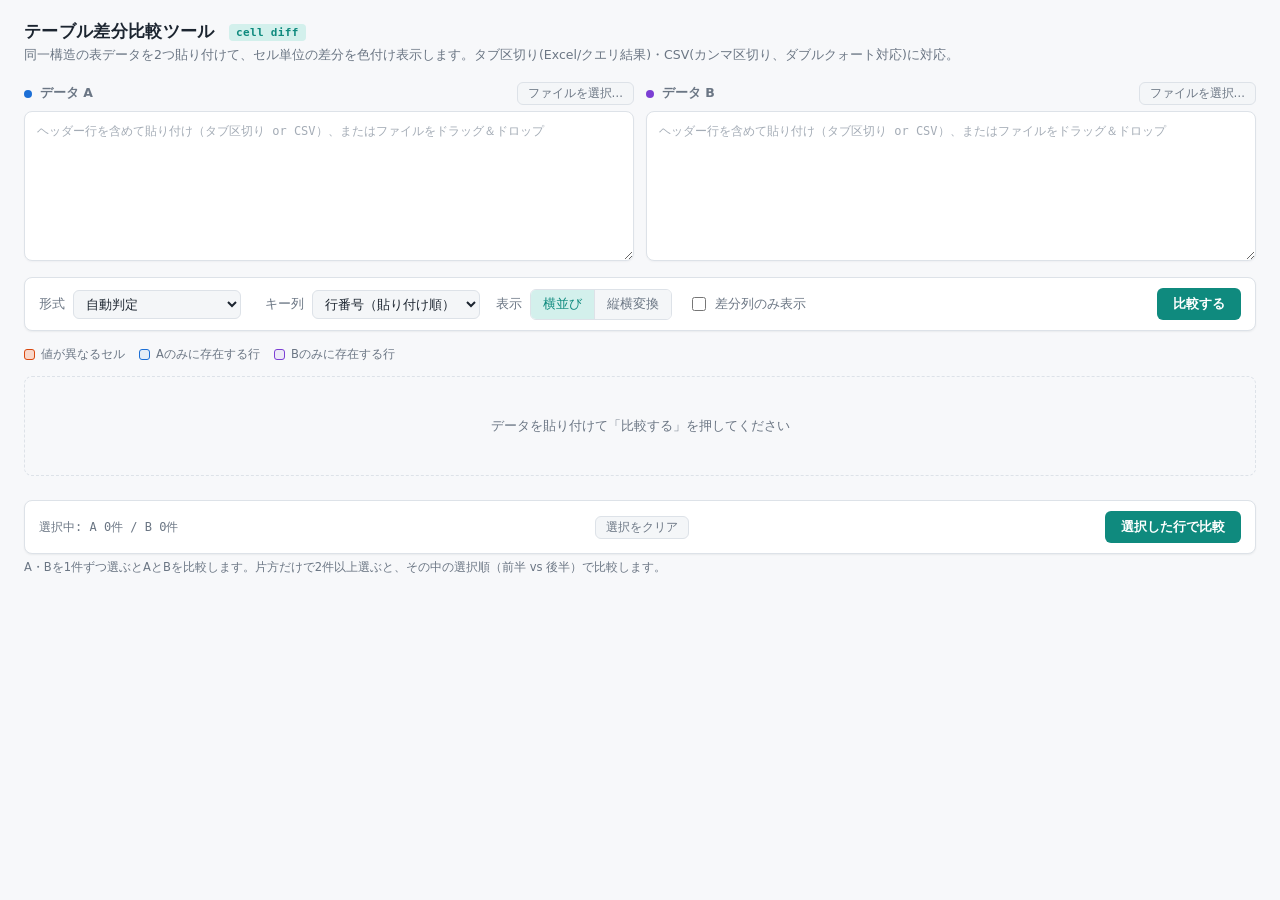
==== commit 01510029: "比較ツールを修正" ====
--- a/table-diff.html
+++ b/table-diff.html
@@ -127,11 +127,13 @@
   table.data tr.row-onlyA{background:var(--onlyA-bg);}
   table.data tr.row-onlyB{background:var(--onlyB-bg);}
   table.data tr.row-missing td{color:#a4acb6;font-style:italic;}
+  table.data th.selcell, table.data td.selcell{width:26px;padding:5px 4px;text-align:center;white-space:nowrap;}
+  input.rowchk{width:14px;height:14px;accent-color:var(--accent);cursor:pointer;vertical-align:middle;}
 
   /* transposed view */
   .rec{background:var(--panel);border:1px solid var(--border);border-radius:8px;margin-bottom:10px;overflow:hidden;box-shadow:0 1px 2px rgba(20,30,40,0.06);}
   .rec > summary{
-    list-style:none;cursor:pointer;padding:9px 14px;display:flex;align-items:center;gap:10px;
+    list-style:none;cursor:pointer;padding:9px 14px;display:flex;flex-wrap:wrap;align-items:center;gap:10px;
     background:var(--panel-2);font-size:12.5px;
   }
   .rec > summary::-webkit-details-marker{display:none;}
@@ -144,6 +146,9 @@
   .badge.onlyA{background:var(--onlyA-bg);color:var(--onlyA);}
   .badge.onlyB{background:var(--onlyB-bg);color:var(--onlyB);}
   .rec .cnt{margin-left:auto;color:var(--text-dim);font-family:var(--mono);font-size:11px;}
+  .chkline{display:inline-flex;gap:10px;}
+  .rowchk-label{display:inline-flex;align-items:center;gap:4px;font-size:11px;font-weight:600;color:var(--text-dim);cursor:pointer;}
+  .rowchk-label input{width:13px;height:13px;accent-color:var(--accent);cursor:pointer;}
   table.trans{border-collapse:collapse;width:100%;font-size:12px;}
   table.trans th, table.trans td{padding:6px 12px;border-bottom:1px solid var(--border);text-align:left;vertical-align:top;}
   table.trans th{width:150px;color:var(--text-dim);font-weight:600;font-size:11.5px;background:var(--panel-2);}
@@ -151,6 +156,20 @@
   table.trans td.va, table.trans td.vb{width:calc(50% - 75px);}
   table.trans tr.diffrow td.va, table.trans tr.diffrow td.vb{background:var(--diff-bg);color:var(--diff);}
   table.trans td.missing{color:#a4acb6;font-style:italic;}
+
+  /* selected-rows comparison */
+  .selected-compare-bar{
+    display:flex;align-items:center;gap:12px;flex-wrap:wrap;
+    background:var(--panel);border:1px solid var(--border);border-radius:8px;
+    padding:10px 14px;margin:24px 0 6px;box-shadow:0 1px 2px rgba(20,30,40,0.06);
+  }
+  .selected-compare-bar .btn{margin-left:auto;}
+  .sel-info{font-family:var(--mono);font-size:12px;color:var(--text-dim);}
+  .sel-hint{font-size:11.5px;color:var(--text-dim);margin:0 0 14px;}
+  .selected-heading{
+    font-size:13.5px;font-weight:700;margin:0 0 10px;color:var(--text);
+    border-left:4px solid var(--accent);padding-left:9px;
+  }
 </style>
 </head>
 <body>
@@ -221,6 +240,16 @@
 
   <div id="summary"></div>
   <div id="result"><div class="empty" data-i18n="empty">データを貼り付けて「比較する」を押してください</div></div>
+
+  <div class="selected-compare-bar">
+    <span class="sel-info" id="selInfo"></span>
+    <button type="button" class="filebtn" id="clearSelectionBtn" data-i18n="clearSelection">選択をクリア</button>
+    <button class="btn" id="compareSelectedBtn" data-i18n="compareSelected">選択した行で比較</button>
+  </div>
+  <div class="sel-hint" data-i18n="selHint">A・Bを1件ずつ選ぶとAとBを比較します。片方だけで2件以上選ぶと、その中の選択順（前半 vs 後半）で比較します。</div>
+  <h2 class="selected-heading" id="selectedHeading" data-i18n="selectedTitle" style="display:none;">選択した行同士の比較</h2>
+  <div id="selectedSummary"></div>
+  <div id="selectedResult"></div>
 
 <script>
 
@@ -265,7 +294,15 @@
     statusOnlyB: "Bのみ",
     missing: "（存在しません）",
     cellDiffCount: "{n} 件のセル差分",
-    noDiffCols: "差分のある列はありません"
+    noDiffCols: "差分のある列はありません",
+    compareSelected: "選択した行で比較",
+    clearSelection: "選択をクリア",
+    selectedTitle: "選択した行同士の比較",
+    selectAtLeastOne: "A・Bを1件ずつ、またはどちらか一方から2件以上チェックしてください",
+    selInfoTemplate: "選択中: A {a}件 / B {b}件",
+    selHint: "A・Bを1件ずつ選ぶとAとBを比較します。片方だけで2件以上選ぶと、その中の選択順（前半 vs 後半）で比較します。",
+    selLabelPair1: "（選択1）",
+    selLabelPair2: "（選択2）"
   },
   en: {
     title: "Table Diff Tool",
@@ -307,7 +344,15 @@
     statusOnlyB: "B only",
     missing: "(Not present)",
     cellDiffCount: "{n} cell difference(s)",
-    noDiffCols: "No differing columns"
+    noDiffCols: "No differing columns",
+    compareSelected: "Compare Selected",
+    clearSelection: "Clear Selection",
+    selectedTitle: "Comparison of Selected Rows",
+    selectAtLeastOne: "Check at least one row in both A and B, or two or more rows within just one side.",
+    selInfoTemplate: "Selected: A {a} / B {b}",
+    selHint: "Check one row in each of A and B to compare across them. Check two or more rows within just one side to compare within that side (first half vs. second half, by check order).",
+    selLabelPair1: " (Pick 1)",
+    selLabelPair2: " (Pick 2)"
   }
 };
 
@@ -329,16 +374,14 @@
   });
 
   if (state.compare) {
-    renderSummary({
-      diffCells: state.compare.records.reduce((n, r) => n + r.diffFlags.filter(Boolean).length, 0),
-      onlyACount: state.compare.records.filter(r => r.status === "onlyA").length,
-      onlyBCount: state.compare.records.filter(r => r.status === "onlyB").length,
-      matchRows: state.compare.records.filter(r => r.status === "match").length,
-      diffRows: state.compare.records.filter(r => r.status === "diff").length,
-      total: state.compare.records.length
-    });
+    renderSummary(summaryEl, summarizeRecords(state.compare.records));
     render();
   }
+  if (state.subCompare) {
+    renderSummary(selectedSummaryEl, summarizeRecords(state.subCompare.records));
+    renderSelected();
+  }
+  updateSelInfo();
 }
 
 window.addEventListener("message", event => {
@@ -349,372 +392,551 @@
 });
 
 
-(function(){
-  const $ = id => document.getElementById(id);
-  const inputA = $('inputA'), inputB = $('inputB');
-  const keySelect = $('keySelect');
-  const formatSelect = $('formatSelect');
-  const formatHint = $('formatHint');
-  const viewSeg = $('viewSeg');
-  const diffOnlyToggle = $('diffOnlyToggle');
-  const summaryEl = $('summary');
-  const resultEl = $('result');
-
-  let state = { a:null, b:null, headers:[], compare:null, view:'sbs', diffOnly:false };
-
-  // ---- ファイル読み込み（選択 / ドラッグ&ドロップ） ----
-  const MAX_FILE_SIZE = 20 * 1024 * 1024; // 20MB
-
-  function extToFormat(name){
-    const ext = (name.split('.').pop() || '').toLowerCase();
-    if(ext === 'csv') return 'csv';
-    if(ext === 'tsv') return 'tsv';
-    return null;
-  }
-
-  function loadFileInto(file, textarea, filenameEl){
-    if(!file) return;
-    if(file.size > MAX_FILE_SIZE){
-      alert(t('fileTooLarge') + file.name);
-      return;
+const $ = id => document.getElementById(id);
+const inputA = $('inputA'), inputB = $('inputB');
+const keySelect = $('keySelect');
+const formatSelect = $('formatSelect');
+const formatHint = $('formatHint');
+const viewSeg = $('viewSeg');
+const diffOnlyToggle = $('diffOnlyToggle');
+const summaryEl = $('summary');
+const resultEl = $('result');
+const selectedHeadingEl = $('selectedHeading');
+const selectedSummaryEl = $('selectedSummary');
+const selectedResultEl = $('selectedResult');
+const selInfoEl = $('selInfo');
+
+let state = {
+  a:null, b:null, headers:[],
+  compare:null, subCompare:null,
+  view:'sbs', diffOnly:false,
+  checkedA:new Set(), checkedB:new Set()
+};
+
+// ---- ファイル読み込み（選択 / ドラッグ&ドロップ） ----
+const MAX_FILE_SIZE = 20 * 1024 * 1024; // 20MB
+
+function extToFormat(name){
+  const ext = (name.split('.').pop() || '').toLowerCase();
+  if(ext === 'csv') return 'csv';
+  if(ext === 'tsv') return 'tsv';
+  return null;
+}
+
+function loadFileInto(file, textarea, filenameEl){
+  if(!file) return;
+  if(file.size > MAX_FILE_SIZE){
+    alert(t('fileTooLarge') + file.name);
+    return;
+  }
+  const reader = new FileReader();
+  reader.onload = () => {
+    textarea.value = reader.result;
+    filenameEl.textContent = file.name;
+    const fmt = extToFormat(file.name);
+    if(fmt) formatSelect.value = fmt;
+    state.headersSig = null;
+  };
+  reader.onerror = () => {
+    alert(t('fileReadError') + file.name);
+  };
+  reader.readAsText(file, 'UTF-8');
+}
+
+function setupFileInput(btnId, inputId, dropId, textarea, filenameEl){
+  const btn = $(btnId), fileInput = $(inputId), dropzone = $(dropId);
+  btn.addEventListener('click', () => fileInput.click());
+  fileInput.addEventListener('change', () => {
+    if(fileInput.files && fileInput.files[0]) loadFileInto(fileInput.files[0], textarea, filenameEl);
+    fileInput.value = '';
+  });
+  ['dragenter','dragover'].forEach(evt=>{
+    dropzone.addEventListener(evt, e=>{ e.preventDefault(); e.stopPropagation(); dropzone.classList.add('dragover'); });
+  });
+  ['dragleave','drop'].forEach(evt=>{
+    dropzone.addEventListener(evt, e=>{ e.preventDefault(); e.stopPropagation(); dropzone.classList.remove('dragover'); });
+  });
+  dropzone.addEventListener('drop', e=>{
+    const file = e.dataTransfer.files && e.dataTransfer.files[0];
+    if(file) loadFileInto(file, textarea, filenameEl);
+  });
+}
+
+// ---- 区切り文字の自動判定 ----
+function detectDelimiter(text){
+  const firstLine = text.split('\n')[0] || '';
+  if(firstLine.includes('\t')) return 'tsv';
+  if(firstLine.includes(',')) return 'csv';
+  return 'plain';
+}
+
+// ---- CSV/TSV パーサー（ダブルクォート囲み・""エスケープ・引用内の改行に対応） ----
+function parseDelimited(text, delimiter){
+  const rows = [];
+  let row = [];
+  let field = '';
+  let inQuotes = false;
+  let i = 0;
+  const len = text.length;
+  while(i < len){
+    const c = text[i];
+    if(inQuotes){
+      if(c === '"'){
+        if(text[i+1] === '"'){ field += '"'; i += 2; continue; }
+        inQuotes = false; i++; continue;
+      }
+      field += c; i++; continue;
+    } else {
+      if(c === '"' && field === ''){ inQuotes = true; i++; continue; }
+      if(c === delimiter){ row.push(field); field=''; i++; continue; }
+      if(c === '\n'){ row.push(field); rows.push(row); row=[]; field=''; i++; continue; }
+      if(c === '\r'){ i++; continue; }
+      field += c; i++; continue;
     }
-    const reader = new FileReader();
-    reader.onload = () => {
-      textarea.value = reader.result;
-      filenameEl.textContent = file.name;
-      const fmt = extToFormat(file.name);
-      if(fmt) formatSelect.value = fmt;
-      state.headersSig = null;
+  }
+  if(field.length > 0 || row.length > 0){ row.push(field); rows.push(row); }
+  return rows.map(r => r.map(s => s.trim()));
+}
+
+function parsePlain(text){
+  return text.split('\n')
+    .filter(l => l.trim().length>0)
+    .map(l => l.split(/\s{2,}/).map(s=>s.trim()));
+}
+
+function parseTable(text){
+  const normalized = text.replace(/\r\n/g,'\n');
+  if(normalized.trim().length === 0) return {headers:[], rows:[], detected:null};
+
+  const mode = formatSelect.value === 'auto' ? detectDelimiter(normalized) : formatSelect.value;
+
+  let rows;
+  if(mode === 'tsv') rows = parseDelimited(normalized, '\t');
+  else if(mode === 'csv') rows = parseDelimited(normalized, ',');
+  else rows = parsePlain(normalized);
+
+  rows = rows.filter(r => r.some(c => c.trim().length>0));
+  if(rows.length === 0) return {headers:[], rows:[], detected:mode};
+
+  const rawHeaders = rows[0].map(s=>s.trim());
+  const dataRows = rows.slice(1).map(cells=>{
+    while(cells.length < rawHeaders.length) cells.push('');
+    return cells;
+  });
+  return {headers: rawHeaders, rows: dataRows, detected: mode};
+}
+
+function labelFor(mode){
+  if(mode==='tsv') return t('parseTsv');
+  if(mode==='csv') return t('parseCsv');
+  if(mode==='plain') return t('parsePlain');
+  return '';
+}
+
+function unionHeaders(hA, hB){
+  const combined = [...hA];
+  hB.forEach(h=>{ if(!combined.includes(h)) combined.push(h); });
+  return combined;
+}
+
+function buildKeyOptions(headers){
+  const prevValue = keySelect.value;
+  keySelect.innerHTML = '<option value="" data-i18n="rowOrder">行番号（貼り付け順）</option>';
+  headers.forEach(h=>{
+    const opt = document.createElement('option');
+    opt.value = h; opt.textContent = h;
+    keySelect.appendChild(opt);
+  });
+  if(state.userSetKey){
+    // ユーザーが一度でも手動で選んだ値は常に維持する（値が消えた場合のみ行番号に戻す）
+    keySelect.value = headers.includes(prevValue) ? prevValue : '';
+  } else {
+    const idCol = headers.find(h => h.toLowerCase() === 'id');
+    if(idCol) keySelect.value = idCol;
+  }
+}
+
+function runCompare(){
+  const a = parseTable(inputA.value);
+  const b = parseTable(inputB.value);
+  if(a.headers.length===0 || b.headers.length===0){
+    resultEl.innerHTML = '<div class="empty">' + esc(t('bothDataRequired')) + '</div>';
+    summaryEl.innerHTML = '';
+    formatHint.textContent = '';
+    return;
+  }
+  const hints = [a.detected, b.detected].filter(Boolean);
+  formatHint.textContent = hints.length ? `(${labelFor(hints[0])})` : '';
+
+  const headers = unionHeaders(a.headers, b.headers);
+  const sig = headers.join('|');
+  if(state.headersSig !== sig){
+    buildKeyOptions(headers);
+    state.headersSig = sig;
+  }
+  state.a = a; state.b = b; state.headers = headers;
+  compareNow();
+}
+
+// ---- キーで突き合わせてレコード配列を組み立てる共通ロジック ----
+// leftItems / rightItems は {row, idxArr} の配列。
+// idxArr は「union headers の列番号 -> その行の元テーブルでの列番号」の対応表で、
+// 行ごとに元テーブル（A由来かB由来か）が異なっていても正しく値を取り出せるようにする。
+// keyIdx が -1 の場合は、キー列を使わず「選択順（配列内の並び順）」で1対1に突き合わせる。
+function buildComparisonRecords(headers, keyIdx, leftItems, rightItems){
+  function keyOf(item, rowNum){
+    if(keyIdx === -1) return '__row'+rowNum;
+    const srcIdx = item.idxArr[keyIdx];
+    return srcIdx === -1 ? '__row'+rowNum : item.row[srcIdx];
+  }
+
+  const mapL = new Map(), orderL = [];
+  leftItems.forEach((item,i)=>{ const k = keyOf(item,i); if(!mapL.has(k)){ mapL.set(k,item); orderL.push(k);} });
+  const mapR = new Map(), orderR = [];
+  rightItems.forEach((item,i)=>{ const k = keyOf(item,i); if(!mapR.has(k)){ mapR.set(k,item); orderR.push(k);} });
+
+  const seen = new Set();
+  const keys = [];
+  orderL.forEach(k=>{ if(!seen.has(k)){ keys.push(k); seen.add(k);} });
+  orderR.forEach(k=>{ if(!seen.has(k)){ keys.push(k); seen.add(k);} });
+
+  const diffColSet = new Set();
+  const records = keys.map(k=>{
+    const L = mapL.get(k), R = mapR.get(k);
+    let status, diffFlags = headers.map(()=>false);
+    if(L && R){
+      let rowHasDiff=false;
+      headers.forEach((h,ci)=>{
+        const va = L.idxArr[ci]===-1 ? undefined : (L.row[L.idxArr[ci]] ?? '');
+        const vb = R.idxArr[ci]===-1 ? undefined : (R.row[R.idxArr[ci]] ?? '');
+        if(va !== vb){ diffFlags[ci]=true; rowHasDiff=true; diffColSet.add(ci); }
+      });
+      status = rowHasDiff ? 'diff' : 'match';
+    } else if(L){ status='onlyA'; }
+    else { status='onlyB'; }
+    return {
+      key:k,
+      rowA: L ? L.row : undefined, idxA: L ? L.idxArr : null,
+      rowB: R ? R.row : undefined, idxB: R ? R.idxArr : null,
+      status, diffFlags
     };
-    reader.onerror = () => {
-      alert(t('fileReadError') + file.name);
-    };
-    reader.readAsText(file, 'UTF-8');
-  }
-
-  function setupFileInput(btnId, inputId, dropId, textarea, filenameEl){
-    const btn = $(btnId), fileInput = $(inputId), dropzone = $(dropId);
-    btn.addEventListener('click', () => fileInput.click());
-    fileInput.addEventListener('change', () => {
-      if(fileInput.files && fileInput.files[0]) loadFileInto(fileInput.files[0], textarea, filenameEl);
-      fileInput.value = '';
-    });
-    ['dragenter','dragover'].forEach(evt=>{
-      dropzone.addEventListener(evt, e=>{ e.preventDefault(); e.stopPropagation(); dropzone.classList.add('dragover'); });
-    });
-    ['dragleave','drop'].forEach(evt=>{
-      dropzone.addEventListener(evt, e=>{ e.preventDefault(); e.stopPropagation(); dropzone.classList.remove('dragover'); });
-    });
-    dropzone.addEventListener('drop', e=>{
-      const file = e.dataTransfer.files && e.dataTransfer.files[0];
-      if(file) loadFileInto(file, textarea, filenameEl);
-    });
-  }
-
-  // ---- 区切り文字の自動判定 ----
-  function detectDelimiter(text){
-    const firstLine = text.split('\n')[0] || '';
-    if(firstLine.includes('\t')) return 'tsv';
-    if(firstLine.includes(',')) return 'csv';
-    return 'plain';
-  }
-
-  // ---- CSV/TSV パーサー（ダブルクォート囲み・""エスケープ・引用内の改行に対応） ----
-  function parseDelimited(text, delimiter){
-    const rows = [];
-    let row = [];
-    let field = '';
-    let inQuotes = false;
-    let i = 0;
-    const len = text.length;
-    while(i < len){
-      const c = text[i];
-      if(inQuotes){
-        if(c === '"'){
-          if(text[i+1] === '"'){ field += '"'; i += 2; continue; }
-          inQuotes = false; i++; continue;
+  });
+
+  return { records, diffColSet };
+}
+
+function summarizeRecords(records){
+  return {
+    diffCells: records.reduce((n,r)=>n + r.diffFlags.filter(Boolean).length, 0),
+    onlyACount: records.filter(r=>r.status==='onlyA').length,
+    onlyBCount: records.filter(r=>r.status==='onlyB').length,
+    matchRows: records.filter(r=>r.status==='match').length,
+    diffRows: records.filter(r=>r.status==='diff').length,
+    total: records.length
+  };
+}
+
+function compareNow(){
+  const {a,b,headers} = state;
+  if(!a) return;
+  const idxA = headers.map(h => a.headers.indexOf(h));
+  const idxB = headers.map(h => b.headers.indexOf(h));
+  const keyField = keySelect.value;
+  const keyIdx = keyField ? headers.indexOf(keyField) : -1;
+
+  const leftItems = a.rows.map(row=>({row, idxArr:idxA}));
+  const rightItems = b.rows.map(row=>({row, idxArr:idxB}));
+  const {records, diffColSet} = buildComparisonRecords(headers, keyIdx, leftItems, rightItems);
+
+  state.compare = { headers, keyIdx, keyField, records, diffColSet };
+  // データや突き合わせ条件が変わったら選択状態と「選択した行の比較」はリセットする
+  state.checkedA = new Set();
+  state.checkedB = new Set();
+  state.subCompare = null;
+  clearSelectedUI();
+
+  renderSummary(summaryEl, summarizeRecords(records));
+  render();
+}
+
+// ---- チェックされた行だけを抜き出して再比較する ----
+// ・A/B両方にチェックがあれば：A選択 vs B選択（従来どおり、現在のキー列で突き合わせ）
+// ・片方だけに2件以上チェックがあれば：その側の中だけで、選択順の前半 vs 後半を比較
+//   （同じ側の行同士はキー値が一致しないのが普通なので、この場合はキー列を無視し、
+//    　チェックした順番で1対1に突き合わせる）
+function compareSelected(){
+  if(!state.compare) return;
+  const {headers, keyIdx} = state.compare;
+  const recordByKey = new Map(state.compare.records.map(r=>[r.key, r]));
+
+  const aItems = [...state.checkedA].map(k=>{
+    const r = recordByKey.get(k);
+    return (r && r.rowA) ? {row:r.rowA, idxArr:r.idxA} : null;
+  }).filter(Boolean);
+  const bItems = [...state.checkedB].map(k=>{
+    const r = recordByKey.get(k);
+    return (r && r.rowB) ? {row:r.rowB, idxArr:r.idxB} : null;
+  }).filter(Boolean);
+
+  let leftItems, rightItems, mode, effectiveKeyIdx;
+  if(aItems.length>0 && bItems.length>0){
+    leftItems = aItems; rightItems = bItems; mode = 'cross'; effectiveKeyIdx = keyIdx;
+  } else if(aItems.length>=2){
+    const mid = Math.ceil(aItems.length/2);
+    leftItems = aItems.slice(0,mid); rightItems = aItems.slice(mid);
+    mode = 'aOnly'; effectiveKeyIdx = -1;
+  } else if(bItems.length>=2){
+    const mid = Math.ceil(bItems.length/2);
+    leftItems = bItems.slice(0,mid); rightItems = bItems.slice(mid);
+    mode = 'bOnly'; effectiveKeyIdx = -1;
+  } else {
+    selectedHeadingEl.style.display = '';
+    selectedResultEl.innerHTML = '<div class="empty">' + esc(t('selectAtLeastOne')) + '</div>';
+    selectedSummaryEl.innerHTML = '';
+    state.subCompare = null;
+    return;
+  }
+
+  const {records, diffColSet} = buildComparisonRecords(headers, effectiveKeyIdx, leftItems, rightItems);
+  state.subCompare = { headers, keyIdx: effectiveKeyIdx, records, diffColSet, mode };
+
+  selectedHeadingEl.style.display = '';
+  renderSummary(selectedSummaryEl, summarizeRecords(records));
+  renderSelected();
+}
+
+function selectedTitlesFor(mode){
+  if(mode === 'aOnly') return { leftTitle: t('dataA')+t('selLabelPair1'), rightTitle: t('dataA')+t('selLabelPair2') };
+  if(mode === 'bOnly') return { leftTitle: t('dataB')+t('selLabelPair1'), rightTitle: t('dataB')+t('selLabelPair2') };
+  return { leftTitle: t('dataA'), rightTitle: t('dataB') };
+}
+
+function renderSummary(target, s){
+  target.innerHTML = `
+    <div class="summary">
+      <div class="item"><b>${s.total}</b>${t("compareRows")}</div>
+      <div class="item"><b>${s.matchRows}</b>${t("allMatch")}</div>
+      <div class="item"><b class="diff-num">${s.diffRows}</b>${t("diffRows")}</div>
+      <div class="item"><b class="diff-num">${s.diffCells}</b>${t("diffCells")}</div>
+      <div class="item"><b class="onlyA-num">${s.onlyACount}</b>${t("onlyA")}</div>
+      <div class="item"><b class="onlyB-num">${s.onlyBCount}</b>${t("onlyB")}</div>
+    </div>`;
+}
+
+function esc(s){
+  return String(s ?? '').replace(/[&<>"']/g, c => ({'&':'&amp;','<':'&lt;','>':'&gt;','"':'&quot;',"'":'&#39;'}[c]));
+}
+
+function getVisibleColumnIndices(compareObj){
+  const {headers, keyIdx, diffColSet} = compareObj;
+  if(!state.diffOnly) return headers.map((h,ci)=>ci);
+  return headers.map((h,ci)=>ci).filter(ci => ci===keyIdx || diffColSet.has(ci));
+}
+
+function render(){
+  if(!state.compare) return;
+  if(state.view === 'sbs'){
+    const colIndices = getVisibleColumnIndices(state.compare);
+    if(state.diffOnly && colIndices.length === 0){
+      resultEl.innerHTML = '<div class="empty">' + esc(t('noDiffCols')) + '</div>';
+    } else {
+      resultEl.innerHTML = renderSideBySide(state.compare.records, colIndices, state.compare, {selectable:true});
+    }
+  } else {
+    resultEl.innerHTML = renderTransposed(state.compare.records, state.compare, {selectable:true});
+  }
+}
+
+function renderSelected(){
+  if(!state.subCompare) return;
+  const titles = selectedTitlesFor(state.subCompare.mode);
+  if(state.view === 'sbs'){
+    const colIndices = getVisibleColumnIndices(state.subCompare);
+    if(state.diffOnly && colIndices.length === 0){
+      selectedResultEl.innerHTML = '<div class="empty">' + esc(t('noDiffCols')) + '</div>';
+    } else {
+      selectedResultEl.innerHTML = renderSideBySide(state.subCompare.records, colIndices, state.subCompare, {selectable:false, ...titles});
+    }
+  } else {
+    selectedResultEl.innerHTML = renderTransposed(state.subCompare.records, state.subCompare, {selectable:false, ...titles});
+  }
+}
+
+function clearSelectedUI(){
+  selectedSummaryEl.innerHTML = '';
+  selectedResultEl.innerHTML = '';
+  selectedHeadingEl.style.display = 'none';
+}
+
+function updateSelInfo(){
+  selInfoEl.textContent = t('selInfoTemplate')
+    .replace('{a}', state.checkedA.size)
+    .replace('{b}', state.checkedB.size);
+}
+
+function renderSideBySide(records, colIndices, compareObj, opts={}){
+  const {headers, keyIdx} = compareObj;
+  const selectable = !!opts.selectable;
+  const leftTitle = opts.leftTitle ?? t("dataA");
+  const rightTitle = opts.rightTitle ?? t("dataB");
+  const theadHtml = `<tr>${selectable ? '<th class="selcell"></th>' : ''}${colIndices.map(ci=>`<th>${esc(headers[ci])}</th>`).join('')}</tr>`;
+
+  function buildRows(which){
+    return records.map(r=>{
+      const row = which==='a' ? r.rowA : r.rowB;
+      const idxArr = which==='a' ? r.idxA : r.idxB;
+      const missing = which==='a' ? !r.rowA : !r.rowB;
+      let rowClass = '';
+      if(r.status==='onlyA') rowClass = which==='a' ? 'row-onlyA' : 'row-missing';
+      if(r.status==='onlyB') rowClass = which==='b' ? 'row-onlyB' : 'row-missing';
+
+      let chkHtml = '';
+      if(selectable){
+        if(missing){
+          chkHtml = '<td class="selcell"></td>';
+        } else {
+          const checkedSet = which==='a' ? state.checkedA : state.checkedB;
+          const isChecked = checkedSet.has(r.key) ? 'checked' : '';
+          chkHtml = `<td class="selcell"><input type="checkbox" class="rowchk" data-side="${which}" data-key="${esc(r.key)}" ${isChecked}></td>`;
         }
-        field += c; i++; continue;
-      } else {
-        if(c === '"' && field === ''){ inQuotes = true; i++; continue; }
-        if(c === delimiter){ row.push(field); field=''; i++; continue; }
-        if(c === '\n'){ row.push(field); rows.push(row); row=[]; field=''; i++; continue; }
-        if(c === '\r'){ i++; continue; }
-        field += c; i++; continue;
       }
+
+      if(missing){
+        return `<tr class="${rowClass}">${chkHtml}${colIndices.map(ci=> ci===keyIdx ? `<td class="key">—</td>` : `<td>—</td>`).join('')}</tr>`;
+      }
+      return `<tr class="${rowClass}">${chkHtml}${colIndices.map(ci=>{
+        const srcIdx = idxArr[ci];
+        const val = srcIdx===-1 ? '' : (row[srcIdx] ?? '');
+        const isDiff = r.status==='diff' && r.diffFlags[ci];
+        const cls = [ci===keyIdx ? 'key':'', isDiff ? 'diffcell':''].filter(Boolean).join(' ');
+        return `<td class="${cls}">${esc(val)}</td>`;
+      }).join('')}</tr>`;
+    }).join('');
+  }
+
+  return `
+    <div class="sbs-wrap">
+      <div class="sbs-col a">
+        <h3>${esc(leftTitle)}</h3>
+        <div class="tbl-scroll"><table class="data"><thead>${theadHtml}</thead><tbody>${buildRows('a')}</tbody></table></div>
+      </div>
+      <div class="sbs-col b">
+        <h3>${esc(rightTitle)}</h3>
+        <div class="tbl-scroll"><table class="data"><thead>${theadHtml}</thead><tbody>${buildRows('b')}</tbody></table></div>
+      </div>
+    </div>`;
+}
+
+function renderTransposed(records, compareObj, opts={}){
+  const {headers} = compareObj;
+  const selectable = !!opts.selectable;
+  const leftTitle = opts.leftTitle ?? t("dataA");
+  const rightTitle = opts.rightTitle ?? t("dataB");
+  const badgeMap = { match:[t('match'),'match'], diff:[t('diff'),'diff'], onlyA:[t('statusOnlyA'),'onlyA'], onlyB:[t('statusOnlyB'),'onlyB'] };
+  const colFilterOn = state.diffOnly;
+
+  return records.map((r,ri)=>{
+    const [label, cls] = badgeMap[r.status];
+    const keyDisplay = `#${ri+1}`;
+    const diffCount = r.diffFlags.filter(Boolean).length;
+    // 差分列のみ表示: 左右どちらも存在するレコード(diff/match)では、そのレコード内で値が異なる列だけに絞り込む
+    const canFilterCols = colFilterOn && (r.status === 'diff' || r.status === 'match');
+    const colIndices = headers.map((h,ci)=>ci).filter(ci => !canFilterCols || r.diffFlags[ci]);
+    const rows = colIndices.map(ci=>{
+      const h = headers[ci];
+      const va = r.rowA ? (r.idxA[ci]===-1 ? undefined : (r.rowA[r.idxA[ci]] ?? '')) : undefined;
+      const vb = r.rowB ? (r.idxB[ci]===-1 ? undefined : (r.rowB[r.idxB[ci]] ?? '')) : undefined;
+      const rowIsDiff = r.status==='diff' && r.diffFlags[ci];
+      const vaHtml = va===undefined ? '<span class="missing">' + esc(t('missing')) + '</span>' : esc(va);
+      const vbHtml = vb===undefined ? '<span class="missing">' + esc(t('missing')) + '</span>' : esc(vb);
+      return `<tr class="${rowIsDiff?'diffrow':''}"><th>${esc(h)}</th><td class="va">${vaHtml}</td><td class="vb">${vbHtml}</td></tr>`;
+    }).join('');
+    const openAttr = (r.status !== 'match') ? 'open' : '';
+    const bodyHtml = colIndices.length === 0
+      ? `<tr><td colspan="3" style="font-family:var(--sans);color:var(--text-dim);text-align:center;padding:12px;">${esc(t('noDiffCols'))}</td></tr>`
+      : rows;
+
+    let chkHtml = '';
+    if(selectable){
+      const parts = [];
+      if(r.rowA){
+        const checked = state.checkedA.has(r.key) ? 'checked' : '';
+        parts.push(`<label class="rowchk-label" onclick="event.stopPropagation()"><input type="checkbox" class="rowchk" data-side="a" data-key="${esc(r.key)}" ${checked} onclick="event.stopPropagation()">${esc(t('dataA'))}</label>`);
+      }
+      if(r.rowB){
+        const checked = state.checkedB.has(r.key) ? 'checked' : '';
+        parts.push(`<label class="rowchk-label" onclick="event.stopPropagation()"><input type="checkbox" class="rowchk" data-side="b" data-key="${esc(r.key)}" ${checked} onclick="event.stopPropagation()">${esc(t('dataB'))}</label>`);
+      }
+      if(parts.length) chkHtml = `<span class="chkline">${parts.join('')}</span>`;
     }
-    if(field.length > 0 || row.length > 0){ row.push(field); rows.push(row); }
-    return rows.map(r => r.map(s => s.trim()));
-  }
-
-  function parsePlain(text){
-    return text.split('\n')
-      .filter(l => l.trim().length>0)
-      .map(l => l.split(/\s{2,}/).map(s=>s.trim()));
-  }
-
-  function parseTable(text){
-    const normalized = text.replace(/\r\n/g,'\n');
-    if(normalized.trim().length === 0) return {headers:[], rows:[], detected:null};
-
-    const mode = formatSelect.value === 'auto' ? detectDelimiter(normalized) : formatSelect.value;
-
-    let rows;
-    if(mode === 'tsv') rows = parseDelimited(normalized, '\t');
-    else if(mode === 'csv') rows = parseDelimited(normalized, ',');
-    else rows = parsePlain(normalized);
-
-    rows = rows.filter(r => r.some(c => c.trim().length>0));
-    if(rows.length === 0) return {headers:[], rows:[], detected:mode};
-
-    const rawHeaders = rows[0].map(s=>s.trim());
-    const dataRows = rows.slice(1).map(cells=>{
-      while(cells.length < rawHeaders.length) cells.push('');
-      return cells;
-    });
-    return {headers: rawHeaders, rows: dataRows, detected: mode};
-  }
-
-  function labelFor(mode){
-    if(mode==='tsv') return t('parseTsv');
-    if(mode==='csv') return t('parseCsv');
-    if(mode==='plain') return t('parsePlain');
-    return '';
-  }
-
-  function unionHeaders(hA, hB){
-    const combined = [...hA];
-    hB.forEach(h=>{ if(!combined.includes(h)) combined.push(h); });
-    return combined;
-  }
-
-  function buildKeyOptions(headers){
-    const prevValue = keySelect.value;
-    keySelect.innerHTML = '<option value="" data-i18n="rowOrder">行番号（貼り付け順）</option>';
-    headers.forEach(h=>{
-      const opt = document.createElement('option');
-      opt.value = h; opt.textContent = h;
-      keySelect.appendChild(opt);
-    });
-    if(state.userSetKey){
-      // ユーザーが一度でも手動で選んだ値は常に維持する（値が消えた場合のみ行番号に戻す）
-      keySelect.value = headers.includes(prevValue) ? prevValue : '';
-    } else {
-      const idCol = headers.find(h => h.toLowerCase() === 'id');
-      if(idCol) keySelect.value = idCol;
-    }
-  }
-
-  function runCompare(){
-    const a = parseTable(inputA.value);
-    const b = parseTable(inputB.value);
-    if(a.headers.length===0 || b.headers.length===0){
-      resultEl.innerHTML = '<div class="empty">' + esc(t('bothDataRequired')) + '</div>';
-      summaryEl.innerHTML = '';
-      formatHint.textContent = '';
-      return;
-    }
-    const hints = [a.detected, b.detected].filter(Boolean);
-    formatHint.textContent = hints.length ? `(${labelFor(hints[0])})` : '';
-
-    const headers = unionHeaders(a.headers, b.headers);
-    const sig = headers.join('|');
-    if(state.headersSig !== sig){
-      buildKeyOptions(headers);
-      state.headersSig = sig;
-    }
-    state.a = a; state.b = b; state.headers = headers;
-    compareNow();
-  }
-
-  function compareNow(){
-    const {a,b,headers} = state;
-    if(!a) return;
-    const idxA = headers.map(h => a.headers.indexOf(h));
-    const idxB = headers.map(h => b.headers.indexOf(h));
-    const keyField = keySelect.value;
-    const keyIdx = keyField ? headers.indexOf(keyField) : -1;
-
-    function keyOf(row, idxArr, rowNum){
-      if(keyIdx === -1) return '__row'+rowNum;
-      const srcIdx = idxArr[keyIdx];
-      return srcIdx === -1 ? '__row'+rowNum : row[srcIdx];
-    }
-
-    const mapA = new Map(), orderA = [];
-    a.rows.forEach((row,i)=>{ const k = keyOf(row, idxA, i); if(!mapA.has(k)){ mapA.set(k,row); orderA.push(k);} });
-    const mapB = new Map(), orderB = [];
-    b.rows.forEach((row,i)=>{ const k = keyOf(row, idxB, i); if(!mapB.has(k)){ mapB.set(k,row); orderB.push(k);} });
-
-    const seen = new Set();
-    const keys = [];
-    orderA.forEach(k=>{ if(!seen.has(k)){ keys.push(k); seen.add(k);} });
-    orderB.forEach(k=>{ if(!seen.has(k)){ keys.push(k); seen.add(k);} });
-
-    let diffCells=0, onlyACount=0, onlyBCount=0, matchRows=0, diffRows=0;
-    const diffColSet = new Set();
-    const records = keys.map(k=>{
-      const rowA = mapA.get(k), rowB = mapB.get(k);
-      let status, diffFlags = headers.map(()=>false);
-      if(rowA && rowB){
-        let rowHasDiff=false;
-        headers.forEach((h,ci)=>{
-          const va = idxA[ci]===-1 ? undefined : (rowA[idxA[ci]] ?? '');
-          const vb = idxB[ci]===-1 ? undefined : (rowB[idxB[ci]] ?? '');
-          if(va !== vb){ diffFlags[ci]=true; diffCells++; rowHasDiff=true; diffColSet.add(ci); }
-        });
-        status = rowHasDiff ? 'diff' : 'match';
-        rowHasDiff ? diffRows++ : matchRows++;
-      } else if(rowA){ status='onlyA'; onlyACount++; }
-      else { status='onlyB'; onlyBCount++; }
-      return { key:k, rowA, rowB, status, diffFlags };
-    });
-
-    state.compare = { headers, idxA, idxB, records, keyIdx, keyField, diffColSet };
-    renderSummary({diffCells, onlyACount, onlyBCount, matchRows, diffRows, total:keys.length});
-    render();
-  }
-
-  function renderSummary(s){
-    summaryEl.innerHTML = `
-      <div class="summary">
-        <div class="item"><b>${s.total}</b>${t("compareRows")}</div>
-        <div class="item"><b>${s.matchRows}</b>${t("allMatch")}</div>
-        <div class="item"><b class="diff-num">${s.diffRows}</b>${t("diffRows")}</div>
-        <div class="item"><b class="diff-num">${s.diffCells}</b>${t("diffCells")}</div>
-        <div class="item"><b class="onlyA-num">${s.onlyACount}</b>${t("onlyA")}</div>
-        <div class="item"><b class="onlyB-num">${s.onlyBCount}</b>${t("onlyB")}</div>
-      </div>`;
-  }
-
-  function esc(s){
-    return String(s ?? '').replace(/[&<>"']/g, c => ({'&':'&amp;','<':'&lt;','>':'&gt;','"':'&quot;',"'":'&#39;'}[c]));
-  }
-
-  function getVisibleColumnIndices(){
-    const {headers, keyIdx, diffColSet} = state.compare;
-    if(!state.diffOnly) return headers.map((h,ci)=>ci);
-    return headers.map((h,ci)=>ci).filter(ci => ci===keyIdx || diffColSet.has(ci));
-  }
-
-  function render(){
-    if(!state.compare) return;
-    if(state.view === 'sbs'){
-      const colIndices = getVisibleColumnIndices();
-      if(state.diffOnly && colIndices.length === 0){
-        resultEl.innerHTML = '<div class="empty">' + esc(t('noDiffCols')) + '</div>';
-        return;
-      }
-      resultEl.innerHTML = renderSideBySide(state.compare.records, colIndices);
-    } else {
-      resultEl.innerHTML = renderTransposed(state.compare.records);
-    }
-  }
-
-  function renderSideBySide(records, colIndices){
-    const {headers} = state.compare;
-    const theadHtml = `<tr>${colIndices.map(ci=>`<th>${esc(headers[ci])}</th>`).join('')}</tr>`;
-
-    function buildRows(which){
-      return records.map(r=>{
-        const row = which==='a' ? r.rowA : r.rowB;
-        const idxArr = which==='a' ? state.compare.idxA : state.compare.idxB;
-        const missing = (which==='a' && r.status==='onlyB') || (which==='b' && r.status==='onlyA');
-        let rowClass = '';
-        if(r.status==='onlyA') rowClass = which==='a' ? 'row-onlyA' : 'row-missing';
-        if(r.status==='onlyB') rowClass = which==='b' ? 'row-onlyB' : 'row-missing';
-        if(missing){
-          return `<tr class="${rowClass}">${colIndices.map(ci=> ci===state.compare.keyIdx ? `<td class="key">—</td>` : `<td>—</td>`).join('')}</tr>`;
-        }
-        return `<tr class="${rowClass}">${colIndices.map(ci=>{
-          const srcIdx = idxArr[ci];
-          const val = srcIdx===-1 ? '' : (row[srcIdx] ?? '');
-          const isDiff = r.status==='diff' && r.diffFlags[ci];
-          const cls = [ci===state.compare.keyIdx ? 'key':'', isDiff ? 'diffcell':''].filter(Boolean).join(' ');
-          return `<td class="${cls}">${esc(val)}</td>`;
-        }).join('')}</tr>`;
-      }).join('');
-    }
 
     return `
-      <div class="sbs-wrap">
-        <div class="sbs-col a">
-          <h3>${t("dataA")}</h3>
-          <div class="tbl-scroll"><table class="data"><thead>${theadHtml}</thead><tbody>${buildRows('a')}</tbody></table></div>
-        </div>
-        <div class="sbs-col b">
-          <h3>${t("dataB")}</h3>
-          <div class="tbl-scroll"><table class="data"><thead>${theadHtml}</thead><tbody>${buildRows('b')}</tbody></table></div>
-        </div>
-      </div>`;
-  }
-
-  function renderTransposed(records){
-    const {headers, idxA, idxB, keyField} = state.compare;
-    const badgeMap = { match:[t('match'),'match'], diff:[t('diff'),'diff'], onlyA:[t('statusOnlyA'),'onlyA'], onlyB:[t('statusOnlyB'),'onlyB'] };
-    const colFilterOn = state.diffOnly;
-
-    return records.map((r,ri)=>{
-      const [label, cls] = badgeMap[r.status];
-      const keyDisplay = keyField ? `${esc(keyField)} = ${esc(r.key)}` : `#${ri+1}`;
-      const diffCount = r.diffFlags.filter(Boolean).length;
-      // 差分列のみ表示: A・Bどちらも存在するレコード(diff/match)では、そのレコード内で値が異なる列だけに絞り込む
-      const canFilterCols = colFilterOn && (r.status === 'diff' || r.status === 'match');
-      const colIndices = headers.map((h,ci)=>ci).filter(ci => !canFilterCols || r.diffFlags[ci]);
-      const rows = colIndices.map(ci=>{
-        const h = headers[ci];
-        const va = r.rowA ? (idxA[ci]===-1 ? undefined : (r.rowA[idxA[ci]] ?? '')) : undefined;
-        const vb = r.rowB ? (idxB[ci]===-1 ? undefined : (r.rowB[idxB[ci]] ?? '')) : undefined;
-        const rowIsDiff = r.status==='diff' && r.diffFlags[ci];
-        const vaHtml = va===undefined ? '<span class="missing">' + esc(t('missing')) + '</span>' : esc(va);
-        const vbHtml = vb===undefined ? '<span class="missing">' + esc(t('missing')) + '</span>' : esc(vb);
-        return `<tr class="${rowIsDiff?'diffrow':''}"><th>${esc(h)}</th><td class="va">${vaHtml}</td><td class="vb">${vbHtml}</td></tr>`;
-      }).join('');
-      const openAttr = (r.status !== 'match') ? 'open' : '';
-      const bodyHtml = colIndices.length === 0
-        ? `<tr><td colspan="3" style="font-family:var(--sans);color:var(--text-dim);text-align:center;padding:12px;">${esc(t('noDiffCols'))}</td></tr>`
-        : rows;
-      return `
-        <details class="rec" ${openAttr}>
-          <summary>
-            <span class="chev">▶</span>
-            <span class="keylabel">${keyDisplay}</span>
-            <span class="badge ${cls}">${label}</span>
-            <span class="cnt">${r.status==='diff' ? t('cellDiffCount').replace('{n}', diffCount) : ''}</span>
-          </summary>
-          <table class="trans">
-            <tr><th></th><th style="font-family:var(--sans);width:calc(50% - 75px);color:var(--onlyA)">${t("dataA")}</th><th style="font-family:var(--sans);width:calc(50% - 75px);color:var(--onlyB)">${t("dataB")}</th></tr>
-            ${bodyHtml}
-          </table>
-        </details>`;
-    }).join('');
-  }
-
-  viewSeg.addEventListener('click', e=>{
-    const btn = e.target.closest('button');
-    if(!btn) return;
-    [...viewSeg.children].forEach(b=>b.classList.remove('active'));
-    btn.classList.add('active');
-    state.view = btn.dataset.view;
-    render();
-  });
-
-  diffOnlyToggle.addEventListener('change', e=>{
-    state.diffOnly = e.target.checked;
-    render();
-  });
-
-  keySelect.addEventListener('change', ()=>{ state.userSetKey = true; if(state.a) compareNow(); });
-  formatSelect.addEventListener('change', ()=>{ state.headersSig = null; });
-  $('compareBtn').addEventListener('click', runCompare);
-
-  const filenameA = $('filenameA'), filenameB = $('filenameB');
-  setupFileInput('fileBtnA', 'fileInputA', 'dropzoneA', inputA, filenameA);
-  setupFileInput('fileBtnB', 'fileInputB', 'dropzoneB', inputB, filenameB);
-  inputA.addEventListener('input', ()=>{ filenameA.textContent=''; });
-  inputB.addEventListener('input', ()=>{ filenameB.textContent=''; });
-  applyTableDiffLanguage();
-})();
+      <details class="rec" ${openAttr}>
+        <summary>
+          <span class="chev">▶</span>
+          <span class="keylabel">${keyDisplay}</span>
+          <span class="badge ${cls}">${label}</span>
+          ${chkHtml}
+          <span class="cnt">${r.status==='diff' ? t('cellDiffCount').replace('{n}', diffCount) : ''}</span>
+        </summary>
+        <table class="trans">
+          <tr><th></th><th style="font-family:var(--sans);width:calc(50% - 75px);color:var(--onlyA)">${esc(leftTitle)}</th><th style="font-family:var(--sans);width:calc(50% - 75px);color:var(--onlyB)">${esc(rightTitle)}</th></tr>
+          ${bodyHtml}
+        </table>
+      </details>`;
+  }).join('');
+}
+
+viewSeg.addEventListener('click', e=>{
+  const btn = e.target.closest('button');
+  if(!btn) return;
+  [...viewSeg.children].forEach(b=>b.classList.remove('active'));
+  btn.classList.add('active');
+  state.view = btn.dataset.view;
+  render();
+  renderSelected();
+});
+
+diffOnlyToggle.addEventListener('change', e=>{
+  state.diffOnly = e.target.checked;
+  render();
+  renderSelected();
+});
+
+keySelect.addEventListener('change', ()=>{ state.userSetKey = true; if(state.a) compareNow(); });
+formatSelect.addEventListener('change', ()=>{ state.headersSig = null; });
+$('compareBtn').addEventListener('click', runCompare);
+
+// チェックボックスの変更を、比較グリッド(#result)へのイベント委任で拾う（横並び／縦横変換の両方に対応）
+resultEl.addEventListener('change', e=>{
+  const cb = e.target.closest('input.rowchk');
+  if(!cb) return;
+  const side = cb.dataset.side;
+  const key = cb.dataset.key;
+  const set = side === 'a' ? state.checkedA : state.checkedB;
+  if(cb.checked) set.add(key); else set.delete(key);
+  updateSelInfo();
+});
+
+$('compareSelectedBtn').addEventListener('click', compareSelected);
+
+$('clearSelectionBtn').addEventListener('click', ()=>{
+  state.checkedA.clear();
+  state.checkedB.clear();
+  updateSelInfo();
+  render();
+  state.subCompare = null;
+  clearSelectedUI();
+});
+
+const filenameA = $('filenameA'), filenameB = $('filenameB');
+setupFileInput('fileBtnA', 'fileInputA', 'dropzoneA', inputA, filenameA);
+setupFileInput('fileBtnB', 'fileInputB', 'dropzoneB', inputB, filenameB);
+inputA.addEventListener('input', ()=>{ filenameA.textContent=''; });
+inputB.addEventListener('input', ()=>{ filenameB.textContent=''; });
+
+updateSelInfo();
+applyTableDiffLanguage();
 </script>
 </body>
 </html>
